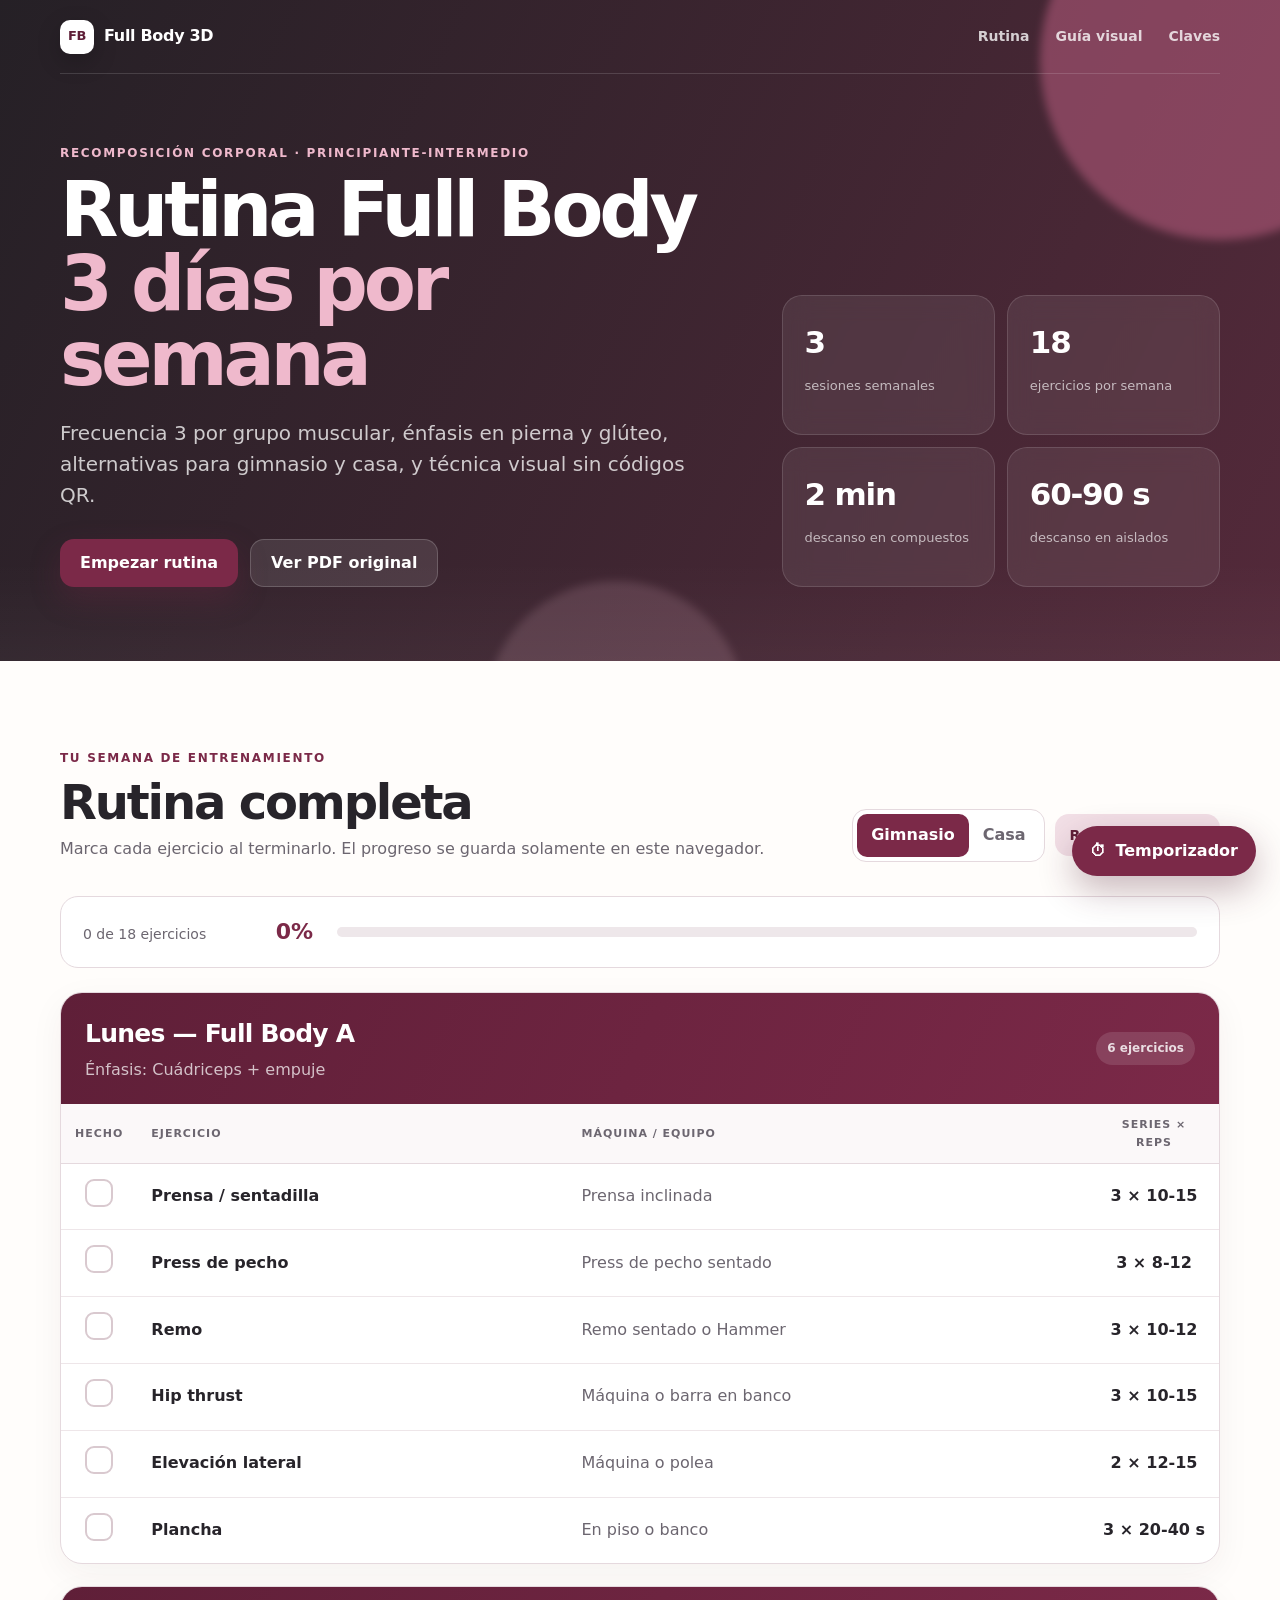
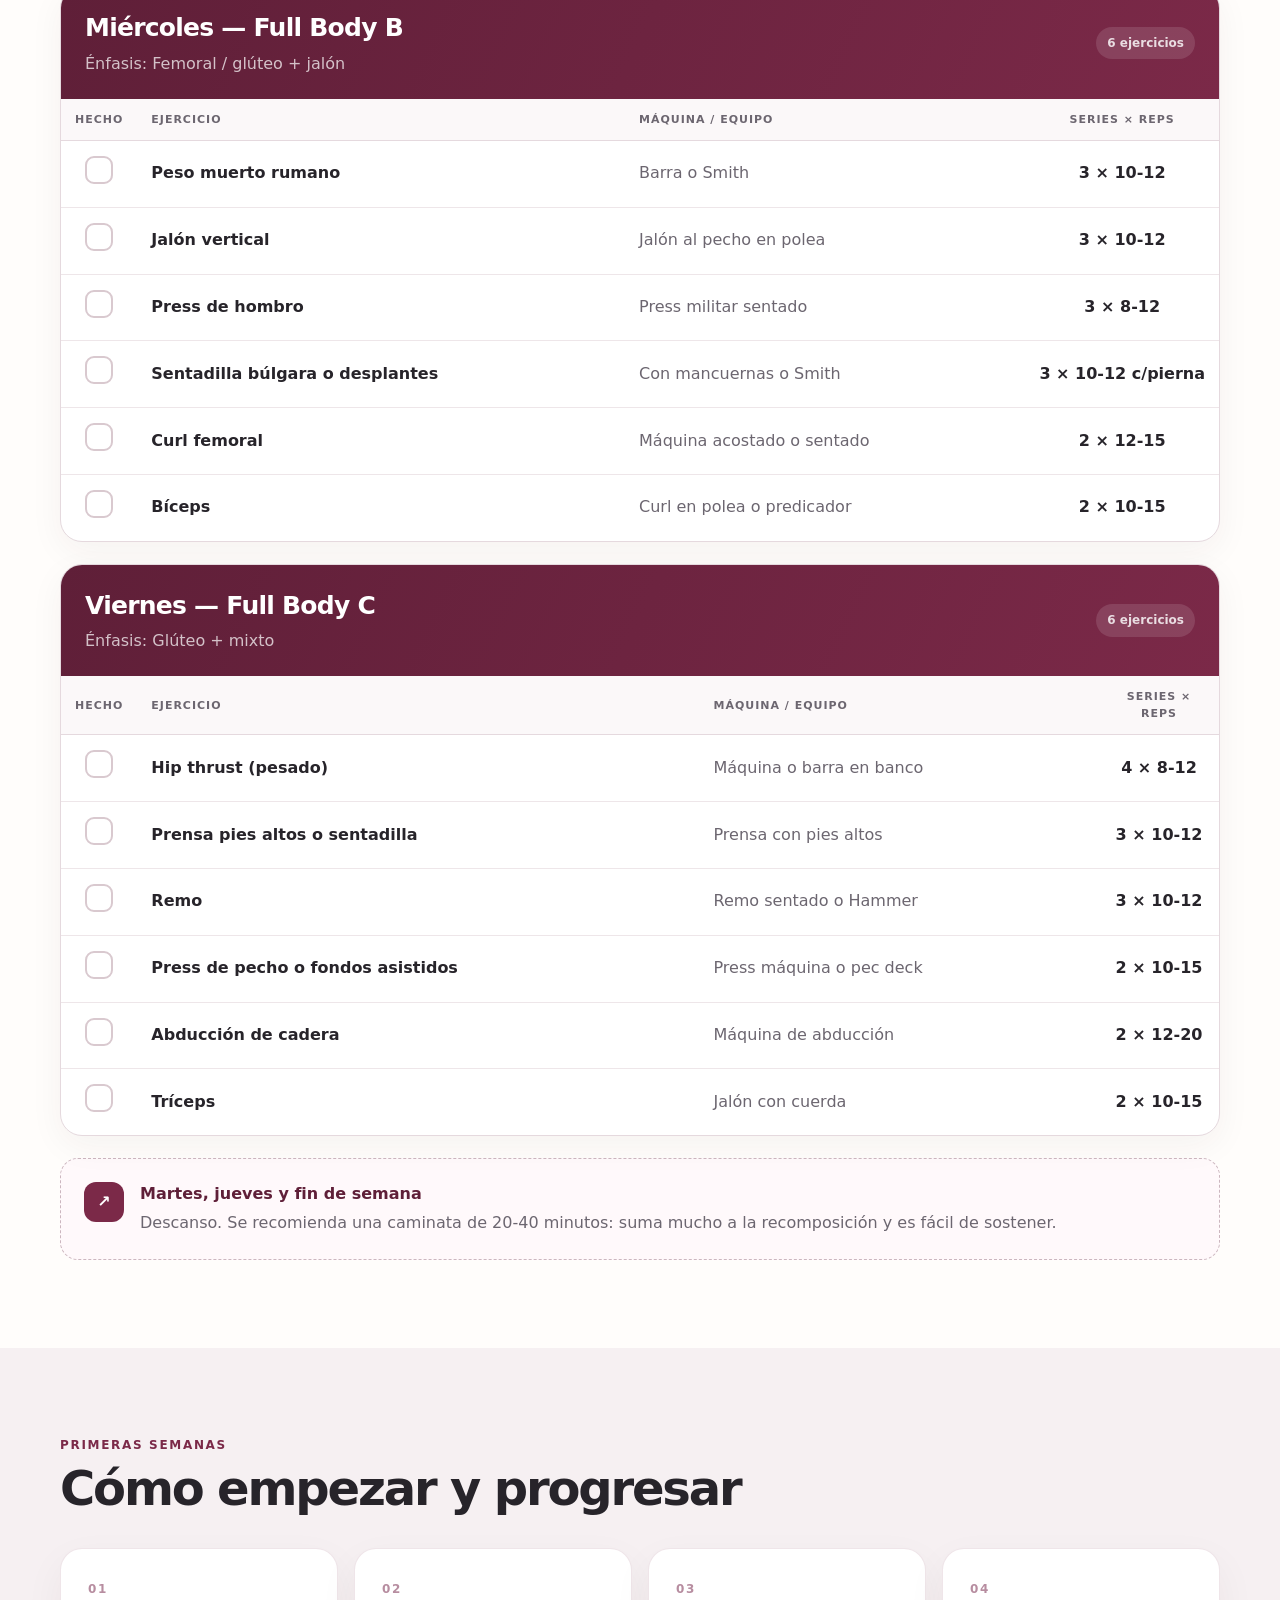
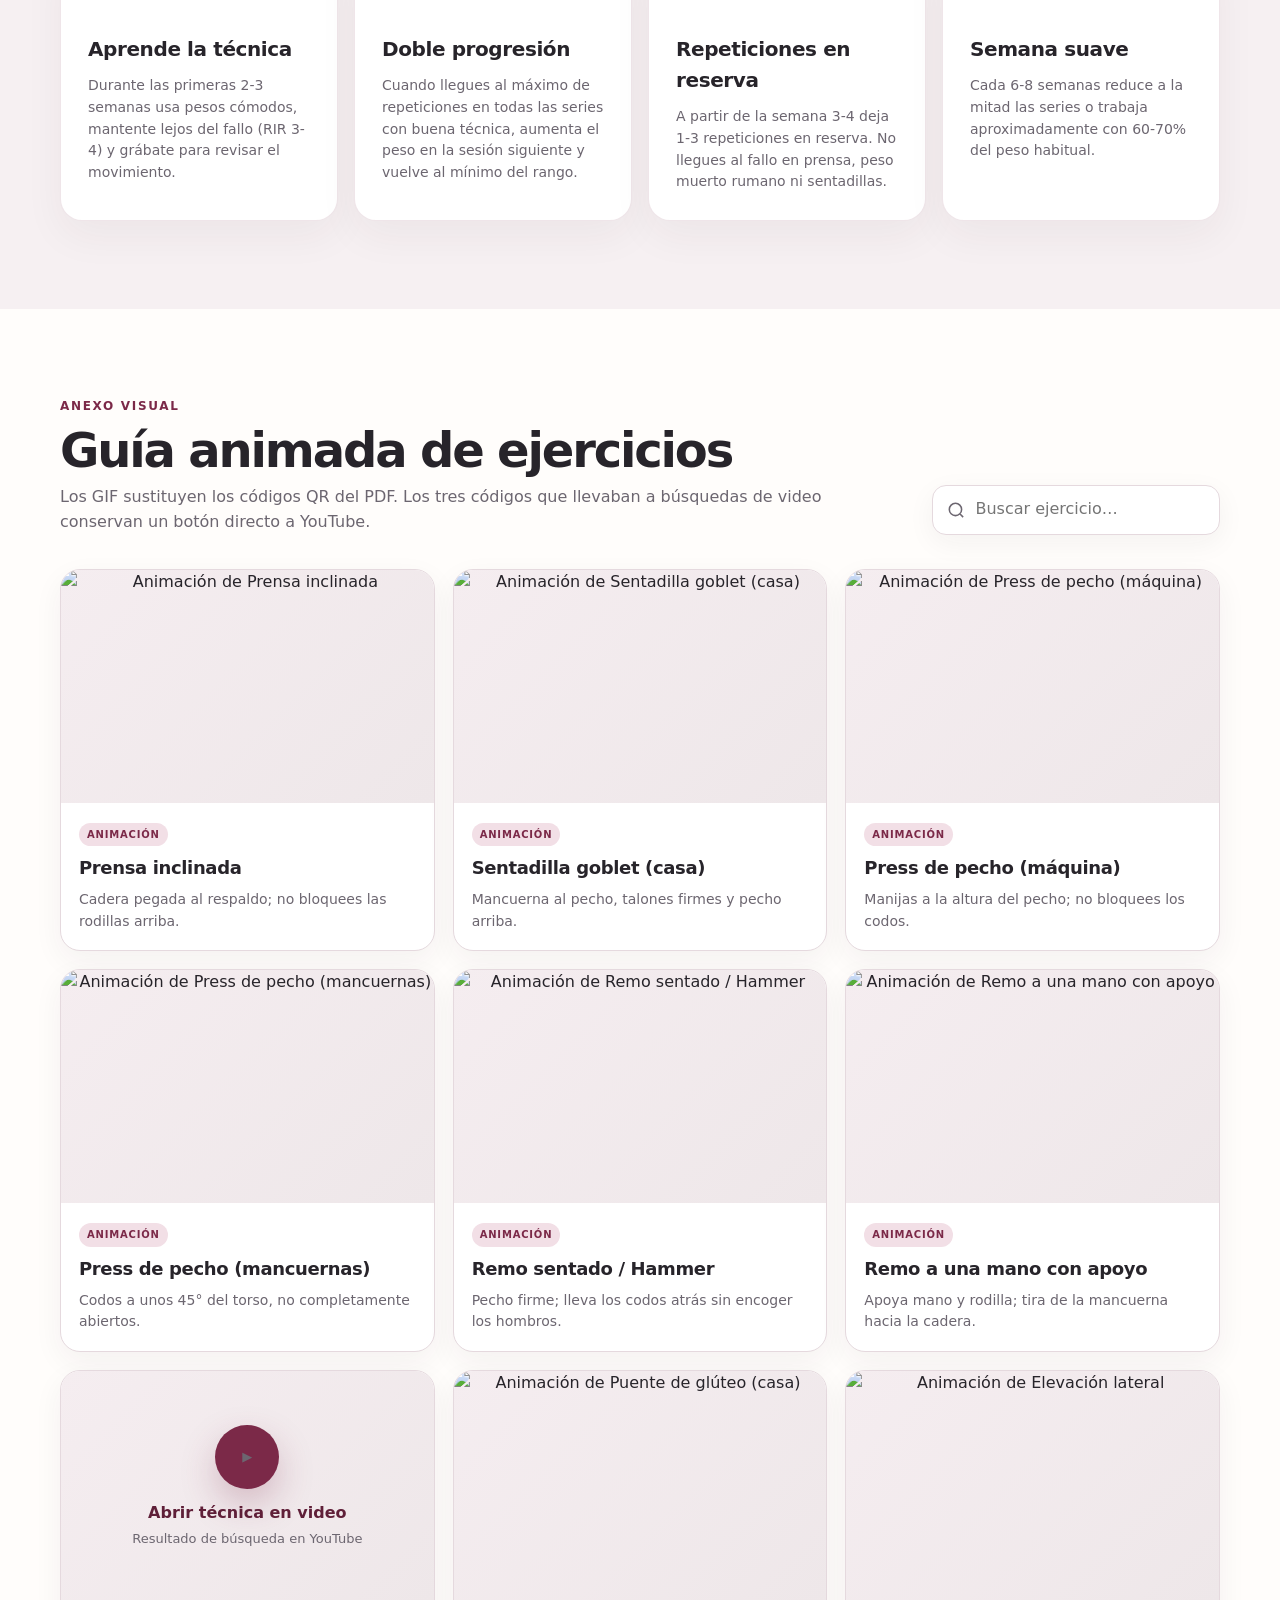
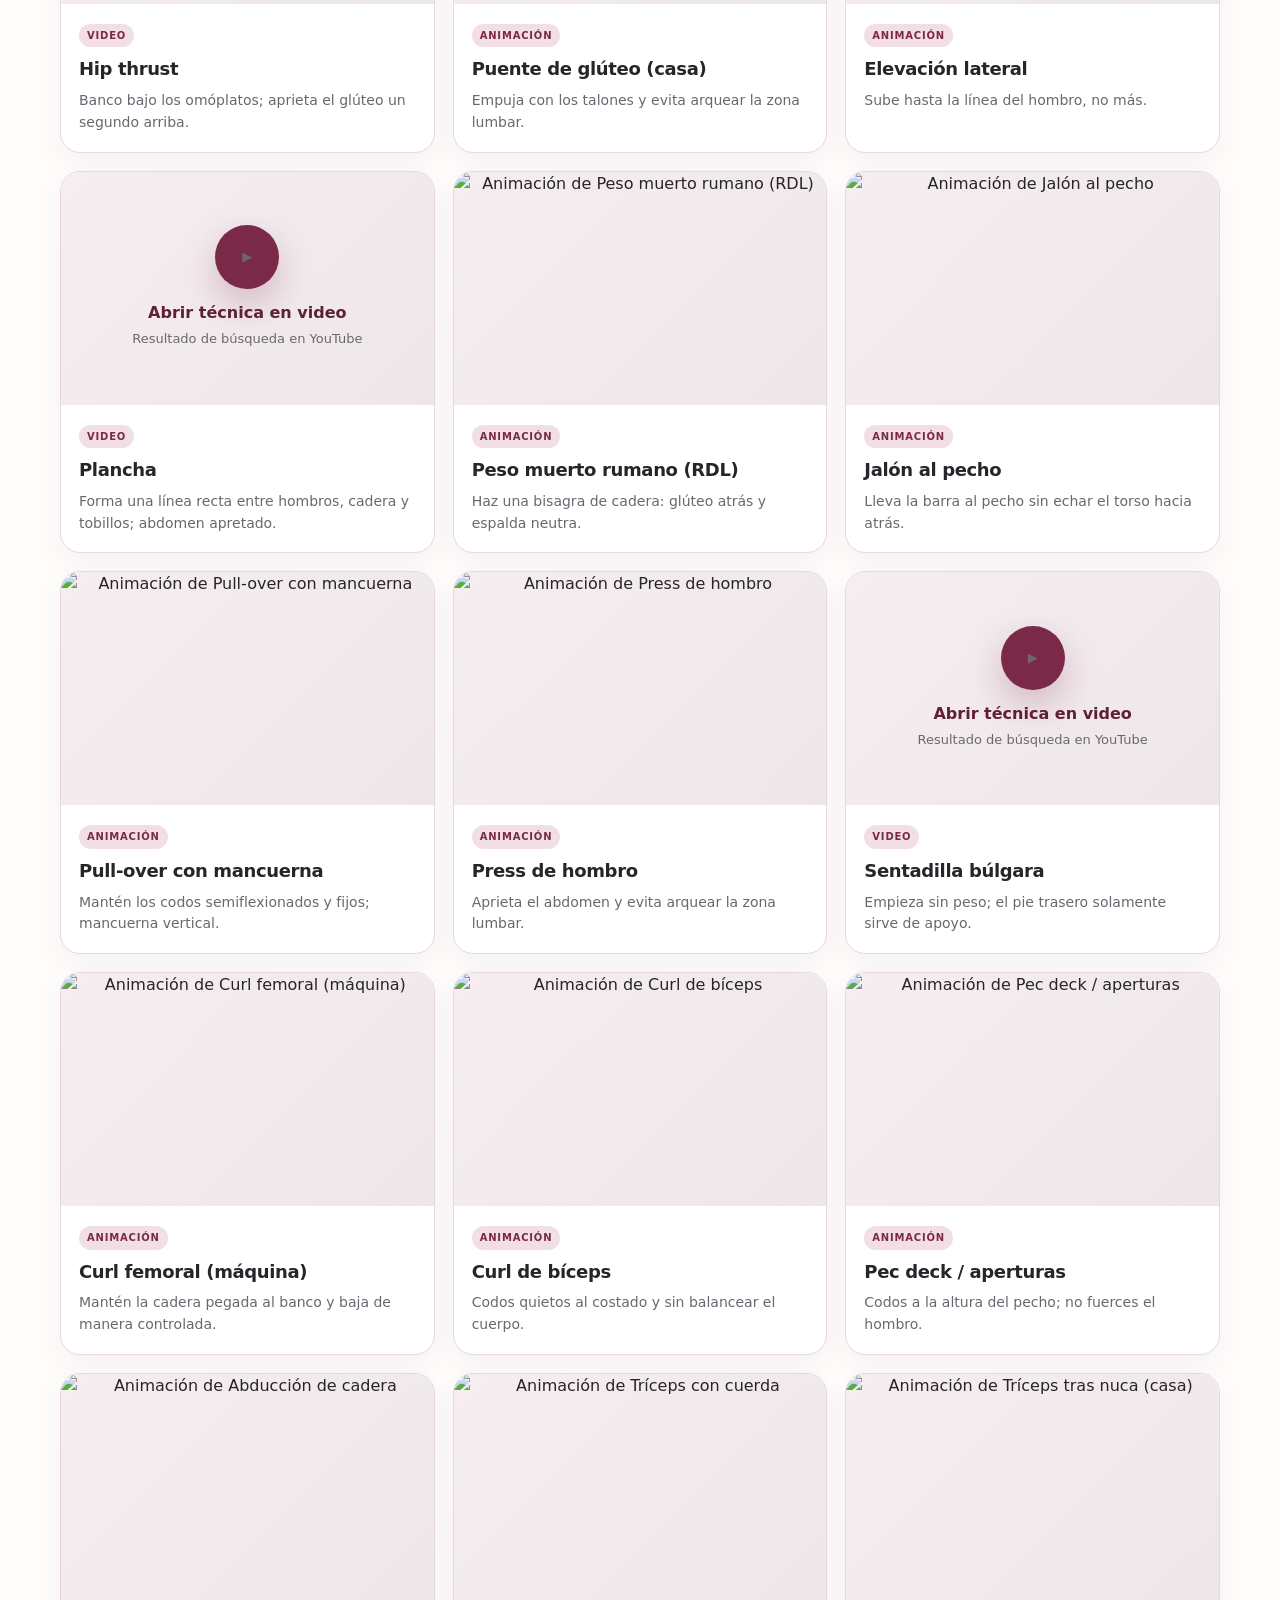
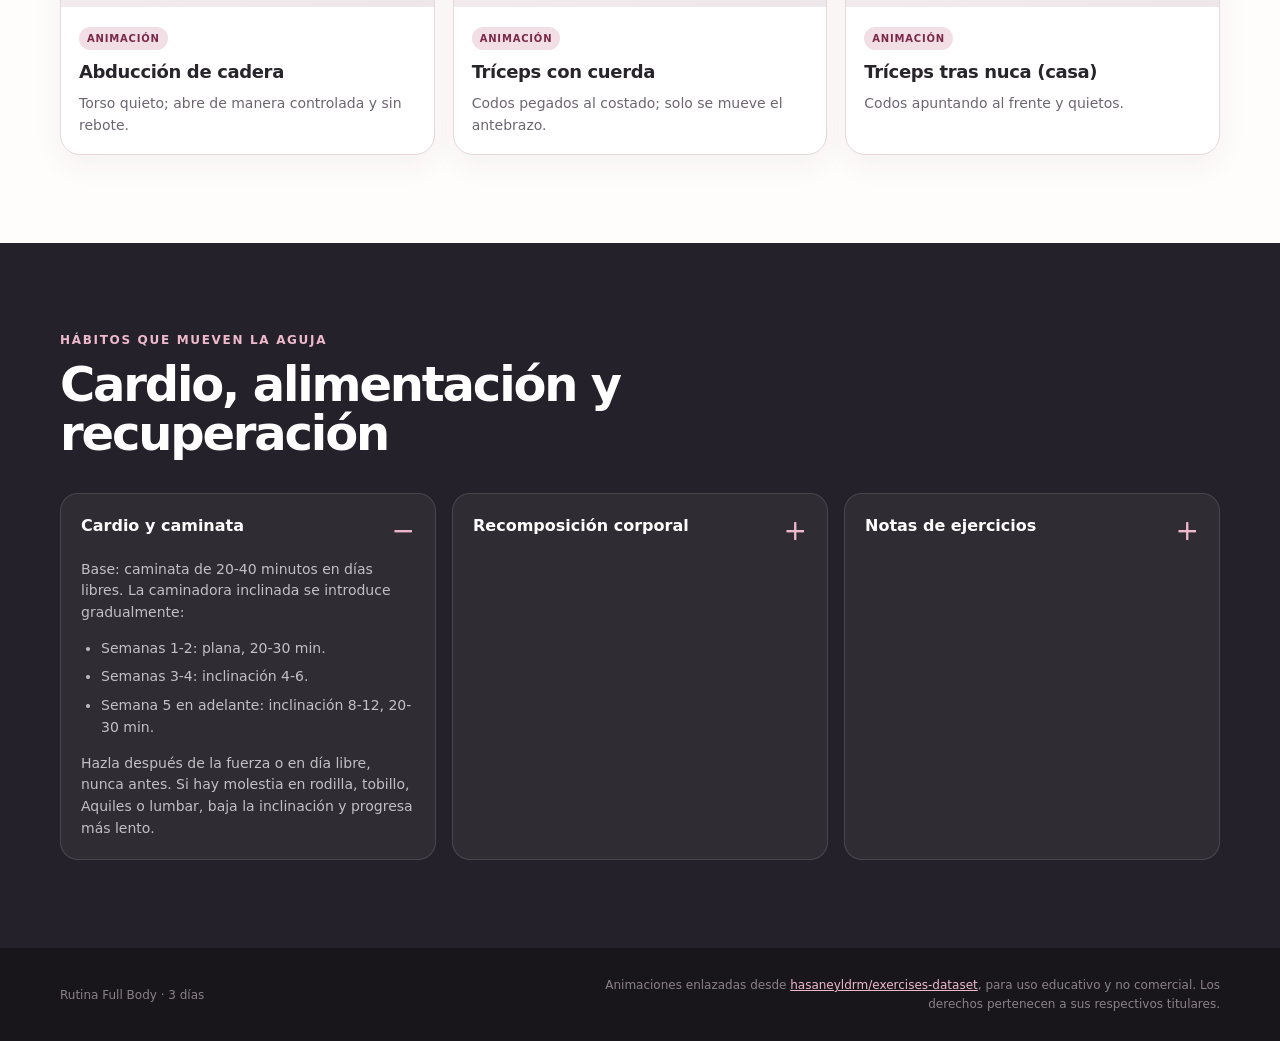
==== index.html @ 75f960cc "Initial commit: rutina full body web Co-Authored-By: Claude Fable 5 <noreply@anthropic.com>" ====
<!doctype html>
<html lang="es">
<head>
  <meta charset="utf-8">
  <meta name="viewport" content="width=device-width, initial-scale=1">
  <meta name="theme-color" content="#7b2948">
  <meta name="robots" content="noindex, nofollow, noarchive">
  <meta name="description" content="Rutina Full Body de 3 días para recomposición corporal, con guía visual animada de ejercicios.">
  <title>Rutina Full Body · 3 días</title>
  <link rel="icon" href="favicon.svg" type="image/svg+xml">
  <link rel="stylesheet" href="styles.css">
</head>
<body>
  <a class="skip-link" href="#rutina">Saltar a la rutina</a>

  <header class="hero">
    <div class="hero__glow hero__glow--one"></div>
    <div class="hero__glow hero__glow--two"></div>
    <div class="shell hero__content">
      <nav class="topbar" aria-label="Navegación principal">
        <a class="brand" href="#inicio" aria-label="Ir al inicio">
          <span class="brand__mark" aria-hidden="true">FB</span>
          <span>Full Body 3D</span>
        </a>
        <div class="topbar__links">
          <a href="#rutina">Rutina</a>
          <a href="#guia">Guía visual</a>
          <a href="#claves">Claves</a>
        </div>
      </nav>

      <div id="inicio" class="hero__grid">
        <div>
          <p class="eyebrow">Recomposición corporal · principiante-intermedio</p>
          <h1>Rutina Full Body<br><span>3 días por semana</span></h1>
          <p class="hero__lead">Frecuencia 3 por grupo muscular, énfasis en pierna y glúteo, alternativas para gimnasio y casa, y técnica visual sin códigos QR.</p>
          <div class="hero__actions">
            <a class="button button--primary" href="#rutina">Empezar rutina</a>
            <a class="button button--ghost" href="assets/Rutina_FullBody_3dias_Recomposicion3.pdf" target="_blank" rel="noopener">Ver PDF original</a>
          </div>
        </div>

        <div class="hero__summary" aria-label="Resumen de la rutina">
          <div class="summary-card">
            <strong>3</strong>
            <span>sesiones semanales</span>
          </div>
          <div class="summary-card">
            <strong>18</strong>
            <span>ejercicios por semana</span>
          </div>
          <div class="summary-card">
            <strong>2 min</strong>
            <span>descanso en compuestos</span>
          </div>
          <div class="summary-card">
            <strong>60-90 s</strong>
            <span>descanso en aislados</span>
          </div>
        </div>
      </div>
    </div>
  </header>

  <main>
    <section id="rutina" class="section shell">
      <div class="section-heading section-heading--split">
        <div>
          <p class="eyebrow">Tu semana de entrenamiento</p>
          <h2>Rutina completa</h2>
          <p>Marca cada ejercicio al terminarlo. El progreso se guarda solamente en este navegador.</p>
        </div>
        <div class="routine-tools">
          <div class="segmented" role="group" aria-label="Lugar de entrenamiento">
            <button class="segmented__button is-active" type="button" data-environment="gym" aria-pressed="true">Gimnasio</button>
            <button class="segmented__button" type="button" data-environment="home" aria-pressed="false">Casa</button>
          </div>
          <button id="resetProgress" class="button button--small button--subtle" type="button">Reiniciar semana</button>
        </div>
      </div>

      <div class="progress-panel" aria-live="polite">
        <div>
          <span id="progressText">0 de 18 ejercicios</span>
          <strong id="progressPercent">0%</strong>
        </div>
        <div class="progress-track" aria-hidden="true"><span id="progressBar"></span></div>
      </div>

      <div id="routineDays" class="routine-days"></div>

      <aside class="rest-note">
        <span class="rest-note__icon" aria-hidden="true">↗</span>
        <div>
          <strong>Martes, jueves y fin de semana</strong>
          <p>Descanso. Se recomienda una caminata de 20-40 minutos: suma mucho a la recomposición y es fácil de sostener.</p>
        </div>
      </aside>
    </section>

    <section class="section section--tint">
      <div class="shell">
        <div class="section-heading">
          <p class="eyebrow">Primeras semanas</p>
          <h2>Cómo empezar y progresar</h2>
        </div>
        <div class="info-grid">
          <article class="info-card">
            <span class="info-card__number">01</span>
            <h3>Aprende la técnica</h3>
            <p>Durante las primeras 2-3 semanas usa pesos cómodos, mantente lejos del fallo (RIR 3-4) y grábate para revisar el movimiento.</p>
          </article>
          <article class="info-card">
            <span class="info-card__number">02</span>
            <h3>Doble progresión</h3>
            <p>Cuando llegues al máximo de repeticiones en todas las series con buena técnica, aumenta el peso en la sesión siguiente y vuelve al mínimo del rango.</p>
          </article>
          <article class="info-card">
            <span class="info-card__number">03</span>
            <h3>Repeticiones en reserva</h3>
            <p>A partir de la semana 3-4 deja 1-3 repeticiones en reserva. No llegues al fallo en prensa, peso muerto rumano ni sentadillas.</p>
          </article>
          <article class="info-card">
            <span class="info-card__number">04</span>
            <h3>Semana suave</h3>
            <p>Cada 6-8 semanas reduce a la mitad las series o trabaja aproximadamente con 60-70% del peso habitual.</p>
          </article>
        </div>
      </div>
    </section>

    <section id="guia" class="section shell">
      <div class="section-heading section-heading--split">
        <div>
          <p class="eyebrow">Anexo visual</p>
          <h2>Guía animada de ejercicios</h2>
          <p>Los GIF sustituyen los códigos QR del PDF. Los tres códigos que llevaban a búsquedas de video conservan un botón directo a YouTube.</p>
        </div>
        <label class="search-box">
          <span class="sr-only">Buscar ejercicio</span>
          <svg aria-hidden="true" viewBox="0 0 24 24"><path d="m21 21-4.35-4.35m2.35-5.65a8 8 0 1 1-16 0 8 8 0 0 1 16 0Z"/></svg>
          <input id="exerciseSearch" type="search" placeholder="Buscar ejercicio…" autocomplete="off">
        </label>
      </div>
      <div id="visualGuide" class="visual-grid"></div>
      <p id="noResults" class="empty-state" hidden>No se encontraron ejercicios con ese nombre.</p>
    </section>

    <section id="claves" class="section section--dark">
      <div class="shell">
        <div class="section-heading section-heading--light">
          <p class="eyebrow">Hábitos que mueven la aguja</p>
          <h2>Cardio, alimentación y recuperación</h2>
        </div>
        <div class="details-grid">
          <details open>
            <summary>Cardio y caminata</summary>
            <div class="details-content">
              <p>Base: caminata de 20-40 minutos en días libres. La caminadora inclinada se introduce gradualmente:</p>
              <ul>
                <li>Semanas 1-2: plana, 20-30 min.</li>
                <li>Semanas 3-4: inclinación 4-6.</li>
                <li>Semana 5 en adelante: inclinación 8-12, 20-30 min.</li>
              </ul>
              <p>Hazla después de la fuerza o en día libre, nunca antes. Si hay molestia en rodilla, tobillo, Aquiles o lumbar, baja la inclinación y progresa más lento.</p>
            </div>
          </details>
          <details>
            <summary>Recomposición corporal</summary>
            <div class="details-content">
              <ul>
                <li>Déficit moderado: 300-500 kcal al día.</li>
                <li>Proteína: aproximadamente 1.6-2 g por kg de peso al día, repartida en 3-4 comidas.</li>
                <li>Objetivo de pérdida: alrededor de 0.5% del peso por semana.</li>
                <li>Mide también cintura, fotos mensuales y ajuste de la ropa.</li>
                <li>Duerme 7-9 horas para conservar mejor la masa muscular.</li>
              </ul>
            </div>
          </details>
          <details>
            <summary>Notas de ejercicios</summary>
            <div class="details-content">
              <ul>
                <li>El hip thrust aparece lunes moderado y viernes pesado.</li>
                <li>En la plancha mantén alineados hombros, cadera y tobillos.</li>
                <li>Comienza la sentadilla búlgara sin peso hasta dominar el equilibrio.</li>
                <li>En casa, si el peso no alcanza, acércate al fallo y supera el rango de repeticiones.</li>
                <li>Cualquier tres días no consecutivos funcionan; lunes, miércoles y viernes son una sugerencia.</li>
              </ul>
            </div>
          </details>
        </div>
      </div>
    </section>
  </main>

  <button id="openTimer" class="timer-fab" type="button" aria-haspopup="dialog">
    <span aria-hidden="true">⏱</span>
    <span>Temporizador</span>
  </button>

  <dialog id="timerDialog" class="dialog timer-dialog">
    <button class="dialog__close" type="button" data-close-dialog aria-label="Cerrar">×</button>
    <p class="eyebrow">Descanso entre series</p>
    <h2>Temporizador</h2>
    <div id="timerDisplay" class="timer-display" aria-live="polite">02:00</div>
    <div class="timer-presets">
      <button type="button" data-seconds="60">60 s</button>
      <button type="button" data-seconds="90">90 s</button>
      <button type="button" data-seconds="120" class="is-active">2 min</button>
    </div>
    <div class="timer-actions">
      <button id="timerStart" class="button button--primary" type="button">Iniciar</button>
      <button id="timerReset" class="button button--subtle" type="button">Reiniciar</button>
    </div>
  </dialog>

  <dialog id="mediaDialog" class="dialog media-dialog">
    <button class="dialog__close" type="button" data-close-dialog aria-label="Cerrar">×</button>
    <img id="mediaDialogImage" src="" alt="">
    <div class="media-dialog__copy">
      <p class="eyebrow">Técnica visual</p>
      <h2 id="mediaDialogTitle"></h2>
      <p id="mediaDialogCue"></p>
    </div>
  </dialog>

  <footer>
    <div class="shell footer__content">
      <p>Rutina Full Body · 3 días</p>
      <p>Animaciones enlazadas desde <a href="https://github.com/hasaneyldrm/exercises-dataset" target="_blank" rel="noopener">hasaneyldrm/exercises-dataset</a>, para uso educativo y no comercial. Los derechos pertenecen a sus respectivos titulares.</p>
    </div>
  </footer>

  <script src="app.js" defer></script>
</body>
</html>
---- styles.css ----
:root {
  --ink: #27242a;
  --muted: #6c6670;
  --paper: #fffdfb;
  --surface: #ffffff;
  --tint: #f6f0f2;
  --line: #e5d9de;
  --brand: #7b2948;
  --brand-dark: #5f1f38;
  --brand-soft: #f2dfe6;
  --charcoal: #25212a;
  --green: #27765b;
  --shadow: 0 18px 50px rgba(56, 32, 44, .10);
  --radius: 22px;
  --shell: min(1160px, calc(100% - 32px));
}

* { box-sizing: border-box; }
html { scroll-behavior: smooth; }
body {
  margin: 0;
  color: var(--ink);
  background: var(--paper);
  font-family: Inter, ui-sans-serif, system-ui, -apple-system, BlinkMacSystemFont, "Segoe UI", sans-serif;
  line-height: 1.55;
  -webkit-font-smoothing: antialiased;
}
button, input { font: inherit; }
a { color: inherit; }
img { display: block; max-width: 100%; }
.shell { width: var(--shell); margin-inline: auto; }
.sr-only {
  position: absolute;
  width: 1px;
  height: 1px;
  padding: 0;
  margin: -1px;
  overflow: hidden;
  clip: rect(0, 0, 0, 0);
  white-space: nowrap;
  border: 0;
}
.skip-link {
  position: fixed;
  z-index: 1000;
  left: 16px;
  top: 16px;
  transform: translateY(-150%);
  padding: 10px 14px;
  border-radius: 10px;
  color: white;
  background: var(--charcoal);
}
.skip-link:focus { transform: translateY(0); }

.hero {
  position: relative;
  overflow: hidden;
  color: white;
  background:
    linear-gradient(115deg, rgba(30,25,31,.97), rgba(73,28,46,.94)),
    radial-gradient(circle at 80% 30%, rgba(255,255,255,.14), transparent 30%);
}
.hero::after {
  content: "";
  position: absolute;
  inset: auto 0 0;
  height: 100px;
  background: linear-gradient(to top, rgba(255,255,255,.035), transparent);
  pointer-events: none;
}
.hero__glow {
  position: absolute;
  border-radius: 50%;
  filter: blur(4px);
  opacity: .55;
}
.hero__glow--one { width: 360px; height: 360px; right: -120px; top: -120px; background: #b85d7f; }
.hero__glow--two { width: 260px; height: 260px; left: 38%; bottom: -180px; background: #d6a6b7; opacity: .18; }
.hero__content { position: relative; z-index: 1; padding-bottom: 74px; }
.topbar {
  display: flex;
  align-items: center;
  justify-content: space-between;
  min-height: 74px;
  border-bottom: 1px solid rgba(255,255,255,.14);
}
.brand { display: inline-flex; align-items: center; gap: 10px; text-decoration: none; font-weight: 800; letter-spacing: -.02em; }
.brand__mark {
  display: grid;
  place-items: center;
  width: 34px;
  height: 34px;
  border-radius: 10px;
  color: var(--brand-dark);
  background: #fff;
  font-size: 13px;
  box-shadow: 0 8px 24px rgba(0,0,0,.2);
}
.topbar__links { display: flex; gap: 26px; }
.topbar__links a { color: rgba(255,255,255,.78); text-decoration: none; font-size: 14px; font-weight: 700; }
.topbar__links a:hover { color: white; }
.hero__grid {
  display: grid;
  grid-template-columns: minmax(0, 1.2fr) minmax(310px, .8fr);
  gap: 64px;
  align-items: end;
  padding-top: 70px;
}
.eyebrow {
  margin: 0 0 10px;
  color: var(--brand);
  font-size: 12px;
  font-weight: 900;
  letter-spacing: .14em;
  text-transform: uppercase;
}
.hero .eyebrow, .section-heading--light .eyebrow, .dialog .eyebrow { color: #efb9cc; }
h1, h2, h3, p { margin-top: 0; }
h1 { margin-bottom: 22px; font-size: clamp(44px, 6.2vw, 76px); line-height: .98; letter-spacing: -.055em; }
h1 span { color: #efb9cc; }
.hero__lead { max-width: 680px; margin-bottom: 28px; color: rgba(255,255,255,.76); font-size: clamp(17px, 2vw, 20px); }
.hero__actions { display: flex; flex-wrap: wrap; gap: 12px; }
.button {
  display: inline-flex;
  align-items: center;
  justify-content: center;
  min-height: 48px;
  padding: 0 20px;
  border: 0;
  border-radius: 14px;
  text-decoration: none;
  font-weight: 850;
  cursor: pointer;
  transition: transform .18s ease, box-shadow .18s ease, background .18s ease;
}
.button:hover { transform: translateY(-1px); }
.button--primary { color: white; background: var(--brand); box-shadow: 0 12px 30px rgba(123,41,72,.28); }
.button--primary:hover { background: var(--brand-dark); }
.button--ghost { color: white; background: rgba(255,255,255,.1); border: 1px solid rgba(255,255,255,.18); }
.button--subtle { color: var(--brand-dark); background: var(--brand-soft); }
.button--small { min-height: 42px; padding: 0 15px; font-size: 14px; }
.hero__summary { display: grid; grid-template-columns: repeat(2, 1fr); gap: 12px; }
.summary-card {
  min-height: 140px;
  padding: 22px;
  border: 1px solid rgba(255,255,255,.13);
  border-radius: 20px;
  background: rgba(255,255,255,.075);
  backdrop-filter: blur(12px);
}
.summary-card strong { display: block; margin-bottom: 7px; color: #fff; font-size: 31px; letter-spacing: -.04em; }
.summary-card span { color: rgba(255,255,255,.66); font-size: 13px; }

.section { padding-block: 88px; scroll-margin-top: 20px; }
.section--tint { background: var(--tint); }
.section--dark { color: white; background: var(--charcoal); }
.section-heading { max-width: 720px; margin-bottom: 34px; }
.section-heading--split { display: flex; align-items: end; justify-content: space-between; max-width: none; gap: 30px; }
.section-heading h2 { margin-bottom: 10px; font-size: clamp(32px, 4vw, 48px); line-height: 1.03; letter-spacing: -.045em; }
.section-heading p:not(.eyebrow) { margin-bottom: 0; color: var(--muted); }
.section-heading--light p:not(.eyebrow) { color: rgba(255,255,255,.68); }
.routine-tools { display: flex; align-items: center; gap: 10px; flex-wrap: wrap; justify-content: flex-end; }
.segmented { display: inline-flex; padding: 4px; border: 1px solid var(--line); border-radius: 14px; background: white; }
.segmented__button { padding: 9px 14px; border: 0; border-radius: 10px; color: var(--muted); background: transparent; font-weight: 800; cursor: pointer; }
.segmented__button.is-active { color: white; background: var(--brand); }
.progress-panel {
  display: grid;
  grid-template-columns: minmax(180px, 230px) 1fr;
  align-items: center;
  gap: 24px;
  margin-bottom: 24px;
  padding: 18px 22px;
  border: 1px solid var(--line);
  border-radius: 18px;
  background: white;
}
.progress-panel > div:first-child { display: flex; align-items: baseline; justify-content: space-between; gap: 15px; }
.progress-panel span { color: var(--muted); font-size: 14px; }
.progress-panel strong { color: var(--brand); font-size: 22px; }
.progress-track { height: 10px; overflow: hidden; border-radius: 999px; background: #eee7ea; }
.progress-track span { display: block; width: 0; height: 100%; border-radius: inherit; background: linear-gradient(90deg, var(--brand), #bd6887); transition: width .28s ease; }
.routine-days { display: grid; gap: 22px; }
.day-card {
  overflow: hidden;
  border: 1px solid var(--line);
  border-radius: var(--radius);
  background: white;
  box-shadow: 0 10px 34px rgba(54,32,43,.05);
}
.day-card__header {
  display: flex;
  align-items: center;
  justify-content: space-between;
  gap: 20px;
  padding: 22px 24px;
  color: white;
  background: linear-gradient(115deg, var(--brand-dark), var(--brand));
}
.day-card__header h3 { margin: 0; font-size: 25px; letter-spacing: -.03em; }
.day-card__header p { margin: 4px 0 0; color: rgba(255,255,255,.72); }
.day-badge { white-space: nowrap; padding: 7px 11px; border-radius: 999px; color: rgba(255,255,255,.82); background: rgba(255,255,255,.12); font-size: 12px; font-weight: 800; }
.exercise-table { width: 100%; border-collapse: collapse; }
.exercise-table th {
  padding: 12px 14px;
  color: var(--muted);
  background: #fbf8f9;
  border-bottom: 1px solid var(--line);
  font-size: 11px;
  letter-spacing: .09em;
  text-align: left;
  text-transform: uppercase;
}
.exercise-table th:first-child, .exercise-table td:first-child { width: 58px; text-align: center; }
.exercise-table th:last-child, .exercise-table td:last-child { width: 120px; text-align: center; }
.exercise-table td { padding: 15px 14px; border-bottom: 1px solid #eee6e9; vertical-align: middle; }
.exercise-table tr:last-child td { border-bottom: 0; }
.exercise-table tbody tr { transition: background .18s ease; }
.exercise-table tbody tr:hover { background: #fffafb; }
.exercise-table tbody tr.is-complete { background: #f2f8f5; }
.exercise-table tbody tr.is-complete .exercise-name { text-decoration: line-through; color: #6e8078; }
.exercise-name { font-weight: 850; }
.exercise-variant { color: var(--muted); }
.exercise-prescription { font-weight: 850; white-space: nowrap; }
.check-control { position: relative; display: inline-grid; place-items: center; cursor: pointer; }
.check-control input { position: absolute; opacity: 0; pointer-events: none; }
.check-control span { display: grid; place-items: center; width: 28px; height: 28px; border: 2px solid #d9c9cf; border-radius: 9px; background: white; transition: .18s ease; }
.check-control input:checked + span { border-color: var(--green); background: var(--green); }
.check-control input:checked + span::after { content: "✓"; color: white; font-weight: 900; }
.rest-note { display: flex; gap: 16px; margin-top: 22px; padding: 23px; border: 1px dashed #ccb6bf; border-radius: 18px; background: #fff9fb; }
.rest-note__icon { display: grid; place-items: center; flex: 0 0 40px; height: 40px; border-radius: 12px; color: white; background: var(--brand); font-weight: 900; }
.rest-note strong { color: var(--brand-dark); }
.rest-note p { margin: 4px 0 0; color: var(--muted); }
.info-grid { display: grid; grid-template-columns: repeat(4, 1fr); gap: 16px; }
.info-card { position: relative; min-height: 245px; padding: 27px; border: 1px solid rgba(123,41,72,.12); border-radius: 22px; background: white; box-shadow: 0 15px 40px rgba(66,34,48,.05); }
.info-card__number { display: inline-block; margin-bottom: 36px; color: #b78da0; font-size: 12px; font-weight: 900; letter-spacing: .14em; }
.info-card h3 { margin-bottom: 10px; font-size: 20px; letter-spacing: -.02em; }
.info-card p { margin: 0; color: var(--muted); font-size: 14px; }
.search-box {
  display: flex;
  align-items: center;
  width: min(360px, 100%);
  padding: 0 14px;
  border: 1px solid var(--line);
  border-radius: 14px;
  background: white;
  box-shadow: 0 8px 28px rgba(48,31,40,.05);
}
.search-box svg { width: 20px; fill: none; stroke: var(--muted); stroke-width: 2; }
.search-box input { width: 100%; min-height: 48px; padding: 0 10px; border: 0; outline: 0; color: var(--ink); background: transparent; }
.visual-grid { display: grid; grid-template-columns: repeat(3, 1fr); gap: 18px; }
.visual-card {
  overflow: hidden;
  border: 1px solid var(--line);
  border-radius: 20px;
  background: white;
  box-shadow: 0 10px 30px rgba(60,39,49,.055);
  transition: transform .2s ease, box-shadow .2s ease;
}
.visual-card:hover { transform: translateY(-3px); box-shadow: var(--shadow); }
.visual-card__media {
  position: relative;
  width: 100%;
  padding: 0;
  border: 0;
  color: inherit;
  font: inherit;
  display: grid;
  place-items: center;
  aspect-ratio: 16 / 10;
  overflow: hidden;
  background: linear-gradient(135deg, #f5edf0, #eee7e9);
}
.visual-card__media img { width: 100%; height: 100%; object-fit: contain; cursor: zoom-in; }
.visual-card__media::after {
  content: "Ver grande";
  position: absolute;
  right: 12px;
  bottom: 12px;
  padding: 5px 9px;
  border-radius: 999px;
  color: white;
  background: rgba(37,33,42,.7);
  font-size: 11px;
  font-weight: 800;
  opacity: 0;
  transform: translateY(3px);
  transition: .18s ease;
  pointer-events: none;
}
.visual-card:hover .visual-card__media::after { opacity: 1; transform: translateY(0); }
.visual-card__body { padding: 18px; }
.visual-card__label { display: inline-flex; margin-bottom: 8px; padding: 4px 8px; border-radius: 999px; color: var(--brand); background: var(--brand-soft); font-size: 10px; font-weight: 900; letter-spacing: .08em; text-transform: uppercase; }
.visual-card h3 { margin-bottom: 7px; font-size: 18px; letter-spacing: -.02em; }
.visual-card p { margin: 0; color: var(--muted); font-size: 14px; }
.video-placeholder { display: grid; place-items: center; width: 100%; height: 100%; text-align: center; }
.video-placeholder__icon { display: grid; place-items: center; width: 64px; height: 64px; margin: 0 auto 12px; border-radius: 50%; color: white; background: var(--brand); font-size: 25px; box-shadow: 0 15px 35px rgba(123,41,72,.25); }
.video-placeholder a { text-decoration: none; }
.video-placeholder strong { display: block; color: var(--brand-dark); }
.video-placeholder span { color: var(--muted); font-size: 13px; }
.empty-state { padding: 40px; border: 1px dashed var(--line); border-radius: 18px; color: var(--muted); text-align: center; background: #fffafb; }
.details-grid { display: grid; grid-template-columns: repeat(3, 1fr); gap: 16px; }
details { overflow: hidden; border: 1px solid rgba(255,255,255,.12); border-radius: 18px; background: rgba(255,255,255,.05); }
summary { position: relative; padding: 20px 48px 20px 20px; cursor: pointer; font-weight: 850; list-style: none; }
summary::-webkit-details-marker { display: none; }
summary::after { content: "+"; position: absolute; right: 20px; top: 15px; color: #efb9cc; font-size: 28px; font-weight: 300; }
details[open] summary::after { content: "−"; }
.details-content { padding: 0 20px 20px; color: rgba(255,255,255,.7); font-size: 14px; }
.details-content p:last-child, .details-content ul:last-child { margin-bottom: 0; }
.details-content ul { padding-left: 20px; }
.details-content li + li { margin-top: 7px; }
.timer-fab {
  position: fixed;
  z-index: 20;
  right: 24px;
  bottom: 24px;
  display: inline-flex;
  align-items: center;
  gap: 9px;
  min-height: 50px;
  padding: 0 18px;
  border: 0;
  border-radius: 999px;
  color: white;
  background: var(--brand);
  box-shadow: 0 14px 35px rgba(77,26,46,.3);
  font-weight: 850;
  cursor: pointer;
}
.dialog {
  width: min(520px, calc(100% - 28px));
  padding: 28px;
  border: 0;
  border-radius: 24px;
  color: var(--ink);
  background: white;
  box-shadow: 0 30px 90px rgba(23,16,21,.35);
}
.dialog::backdrop { background: rgba(21,17,22,.72); backdrop-filter: blur(5px); }
.dialog__close { position: absolute; right: 14px; top: 12px; width: 38px; height: 38px; border: 0; border-radius: 50%; color: var(--muted); background: #f2edef; font-size: 25px; cursor: pointer; }
.dialog h2 { margin-bottom: 16px; font-size: 34px; letter-spacing: -.04em; }
.timer-display { margin: 14px 0 22px; font-size: clamp(60px, 15vw, 92px); font-weight: 900; line-height: 1; letter-spacing: -.07em; text-align: center; font-variant-numeric: tabular-nums; }
.timer-presets { display: grid; grid-template-columns: repeat(3, 1fr); gap: 8px; }
.timer-presets button { min-height: 44px; border: 1px solid var(--line); border-radius: 12px; color: var(--muted); background: white; font-weight: 850; cursor: pointer; }
.timer-presets button.is-active { color: white; border-color: var(--brand); background: var(--brand); }
.timer-actions { display: grid; grid-template-columns: 1fr 1fr; gap: 10px; margin-top: 16px; }
.media-dialog { width: min(760px, calc(100% - 28px)); padding: 0; overflow: hidden; }
.media-dialog img { width: 100%; max-height: 62vh; object-fit: contain; background: #f4ecef; }
.media-dialog__copy { padding: 24px 28px 28px; }
.media-dialog__copy h2 { margin-bottom: 8px; }
.media-dialog__copy p:last-child { margin-bottom: 0; color: var(--muted); }
footer { padding-block: 28px; color: #8a8188; background: #19161b; font-size: 12px; }
.footer__content { display: flex; align-items: center; justify-content: space-between; gap: 28px; }
.footer__content p { margin: 0; }
.footer__content p:last-child { max-width: 650px; text-align: right; }
.footer__content a { color: #efb9cc; }

@media (max-width: 980px) {
  .hero__grid { grid-template-columns: 1fr; gap: 38px; padding-top: 55px; }
  .hero__summary { max-width: 680px; }
  .section-heading--split { align-items: flex-start; flex-direction: column; }
  .routine-tools { justify-content: flex-start; }
  .info-grid { grid-template-columns: repeat(2, 1fr); }
  .visual-grid { grid-template-columns: repeat(2, 1fr); }
  .details-grid { grid-template-columns: 1fr; }
}

@media (max-width: 720px) {
  :root { --shell: min(100% - 22px, 1160px); }
  .topbar__links { display: none; }
  .hero__content { padding-bottom: 48px; }
  .hero__grid { padding-top: 45px; }
  h1 { font-size: 46px; }
  .hero__summary { grid-template-columns: 1fr 1fr; }
  .summary-card { min-height: 118px; padding: 18px; }
  .summary-card strong { font-size: 25px; }
  .section { padding-block: 64px; }
  .progress-panel { grid-template-columns: 1fr; gap: 12px; }
  .day-card__header { align-items: flex-start; flex-direction: column; }
  .exercise-table, .exercise-table tbody, .exercise-table tr, .exercise-table td { display: block; width: 100%; }
  .exercise-table thead { display: none; }
  .exercise-table tr { position: relative; padding: 16px 16px 16px 58px; border-bottom: 1px solid var(--line); }
  .exercise-table tr:last-child { border-bottom: 0; }
  .exercise-table td { padding: 0; border: 0; text-align: left !important; }
  .exercise-table td:first-child { position: absolute; left: 16px; top: 18px; width: auto; }
  .exercise-table td + td { margin-top: 3px; }
  .exercise-table td:last-child { margin-top: 9px; color: var(--brand); }
  .exercise-variant::before { content: "Opción: "; color: var(--ink); font-weight: 700; }
  .exercise-prescription::before { content: "Series: "; color: var(--ink); font-weight: 700; }
  .visual-grid, .info-grid { grid-template-columns: 1fr; }
  .info-card { min-height: 210px; }
  .footer__content { align-items: flex-start; flex-direction: column; }
  .footer__content p:last-child { text-align: left; }
  .timer-fab span:last-child { display: none; }
  .timer-fab { width: 52px; padding: 0; justify-content: center; }
}

@media (max-width: 440px) {
  .hero__summary { grid-template-columns: 1fr; }
  .summary-card { min-height: auto; }
  .hero__actions { flex-direction: column; }
  .button { width: 100%; }
  .routine-tools { width: 100%; }
  .segmented { width: 100%; }
  .segmented__button { flex: 1; }
  .routine-tools .button { width: 100%; }
  .timer-actions { grid-template-columns: 1fr; }
}

@media (prefers-reduced-motion: reduce) {
  html { scroll-behavior: auto; }
  *, *::before, *::after { animation-duration: .01ms !important; transition-duration: .01ms !important; }
}
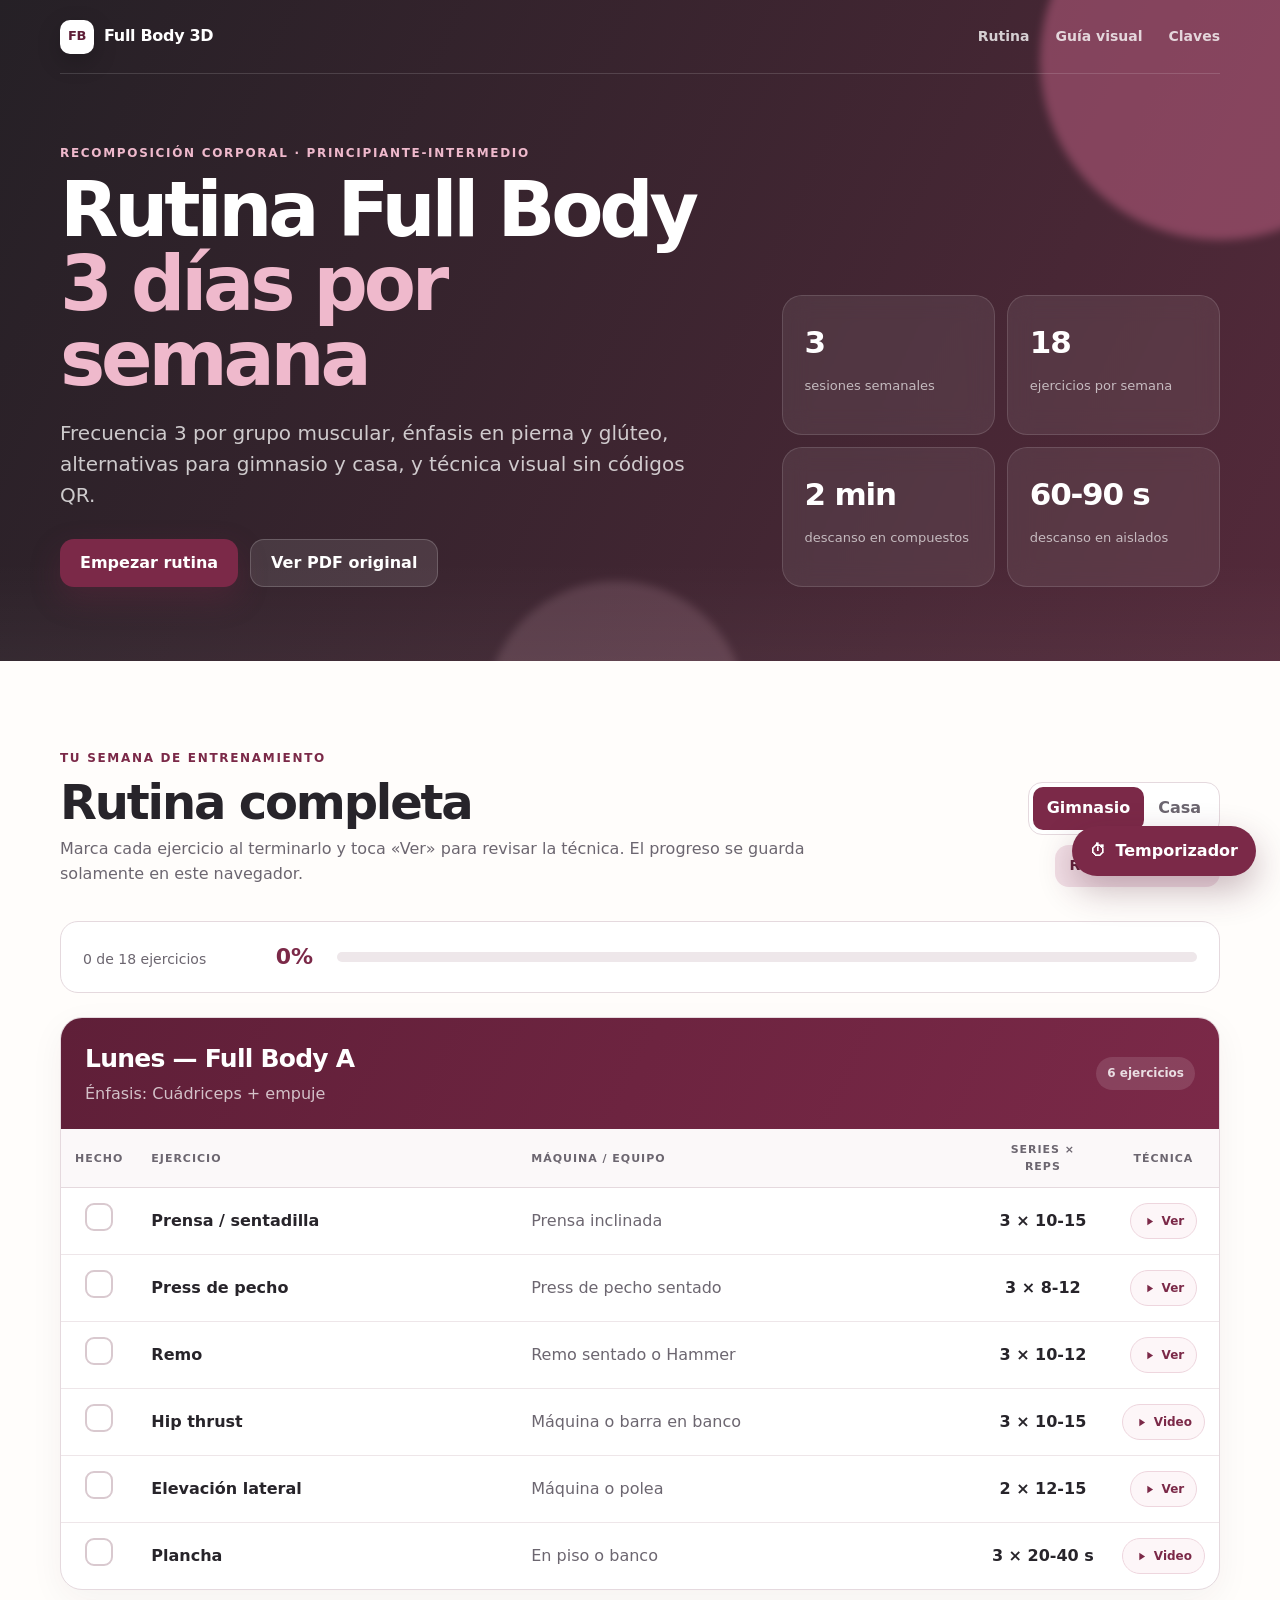
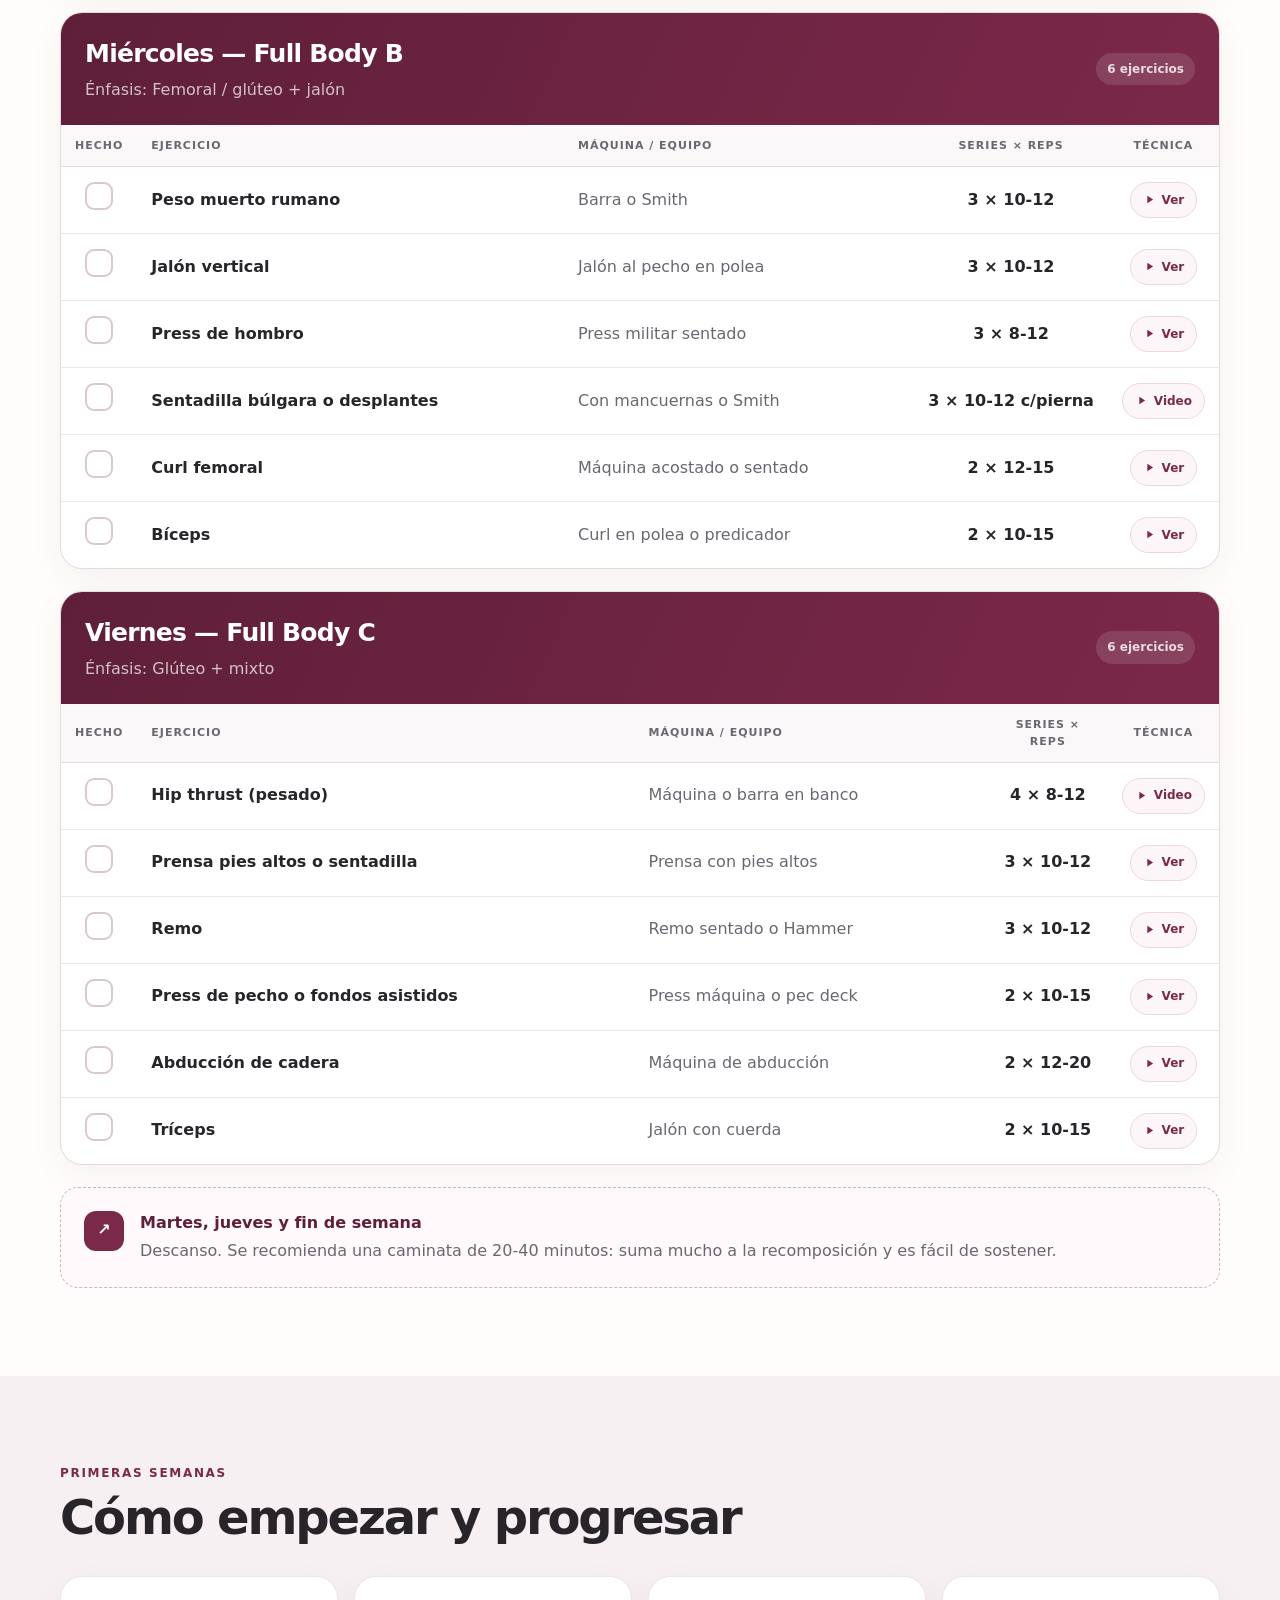
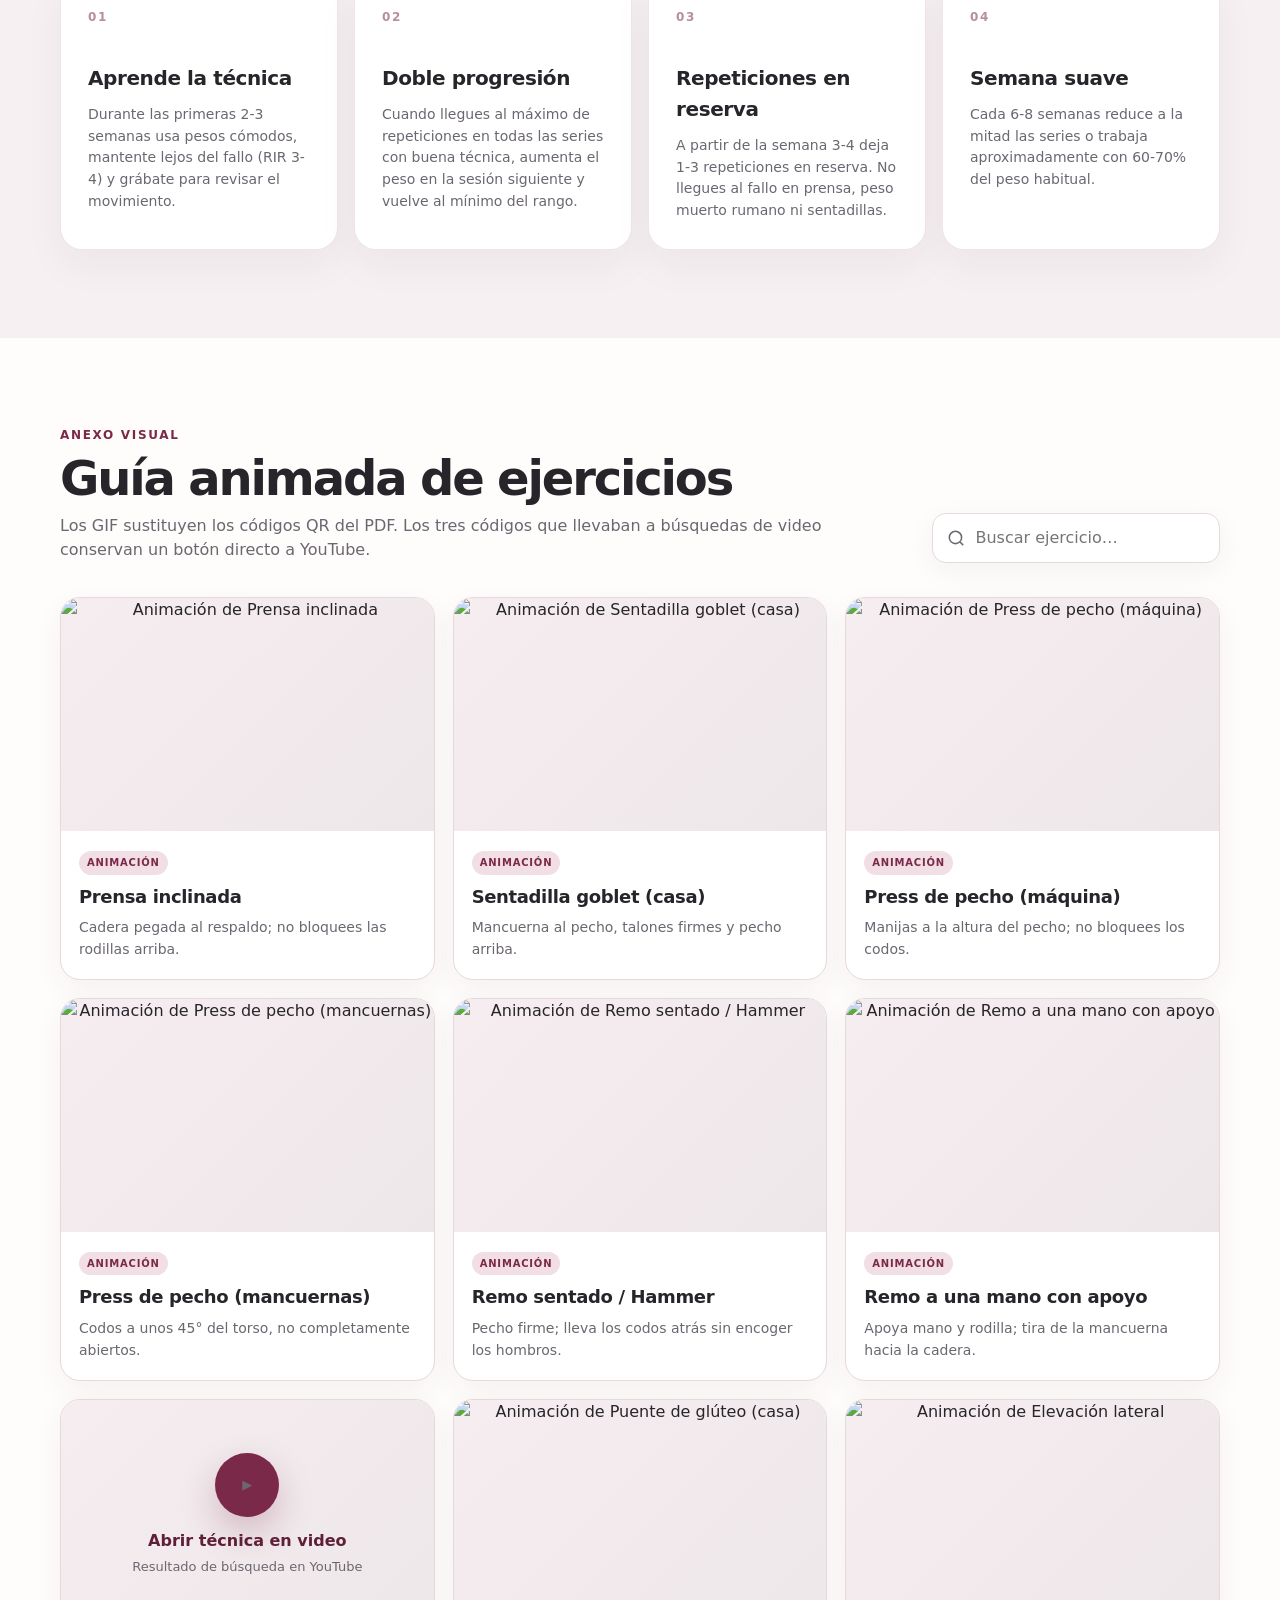
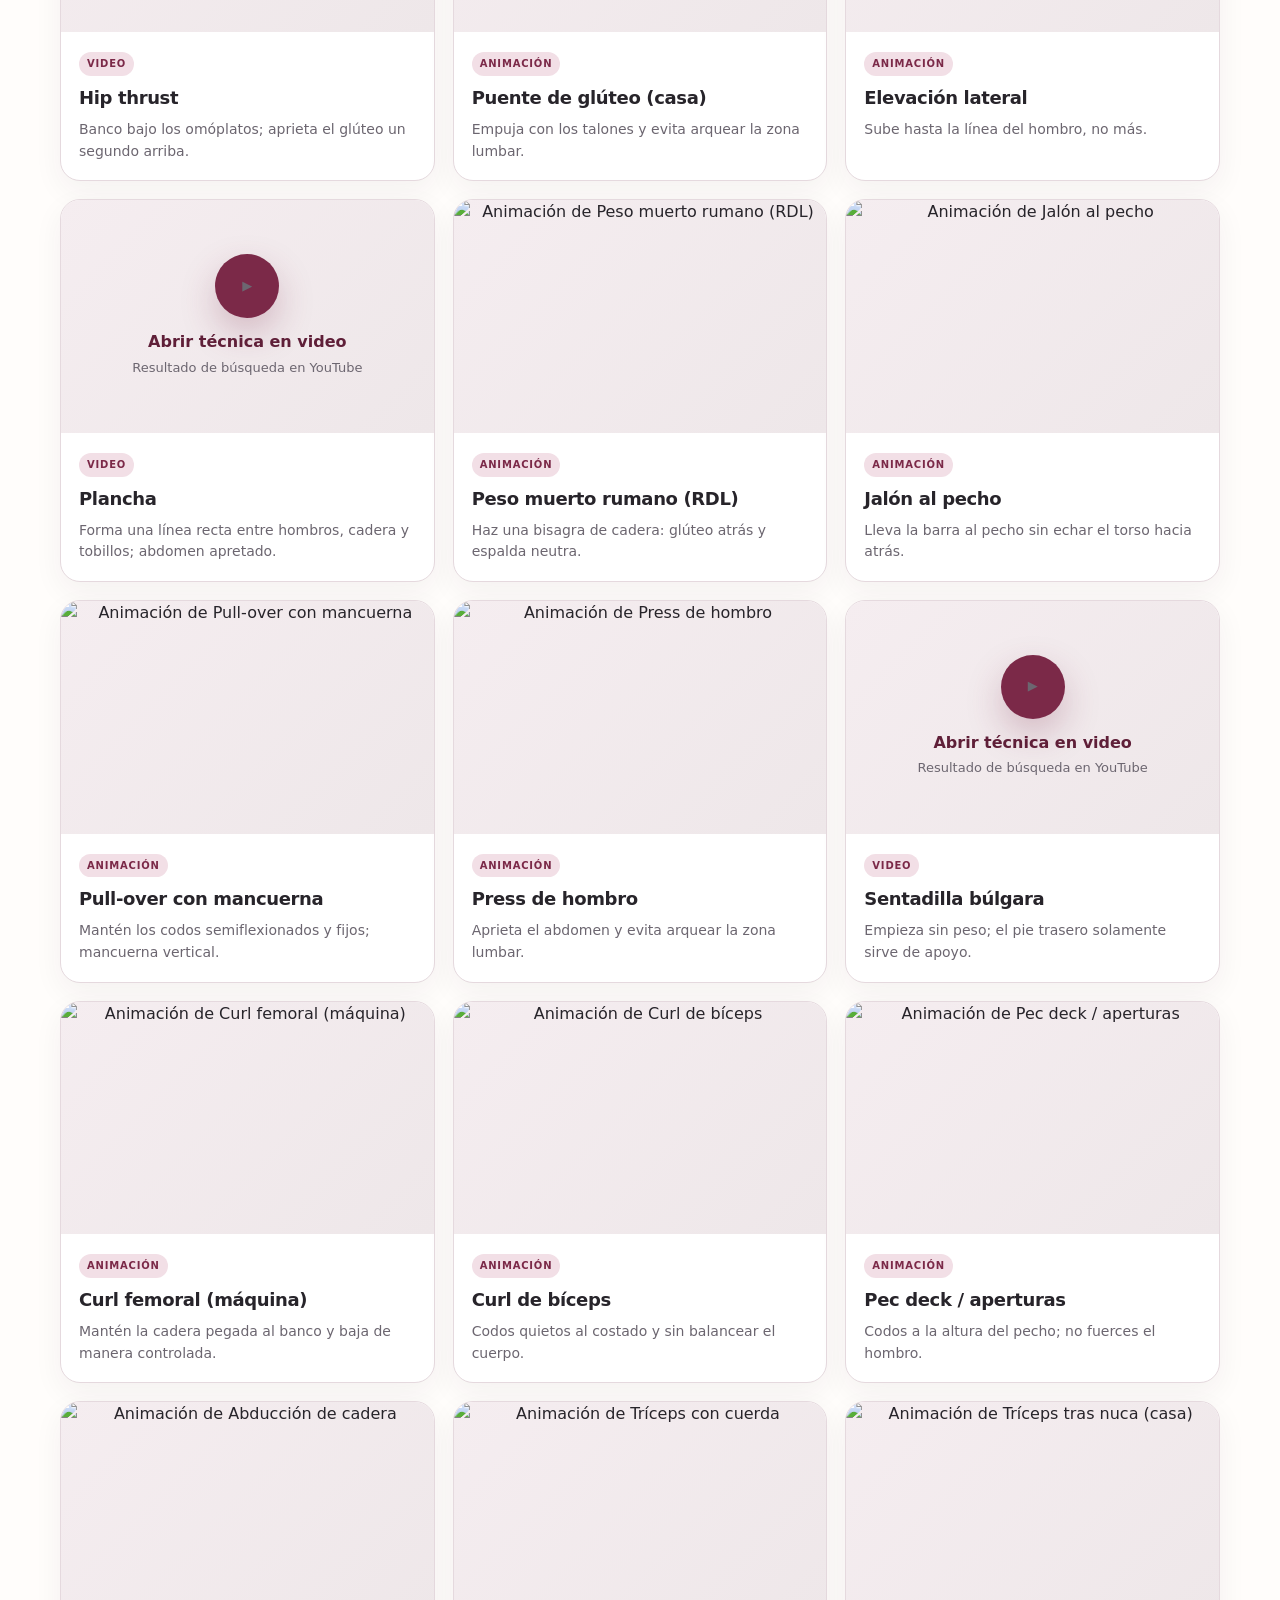
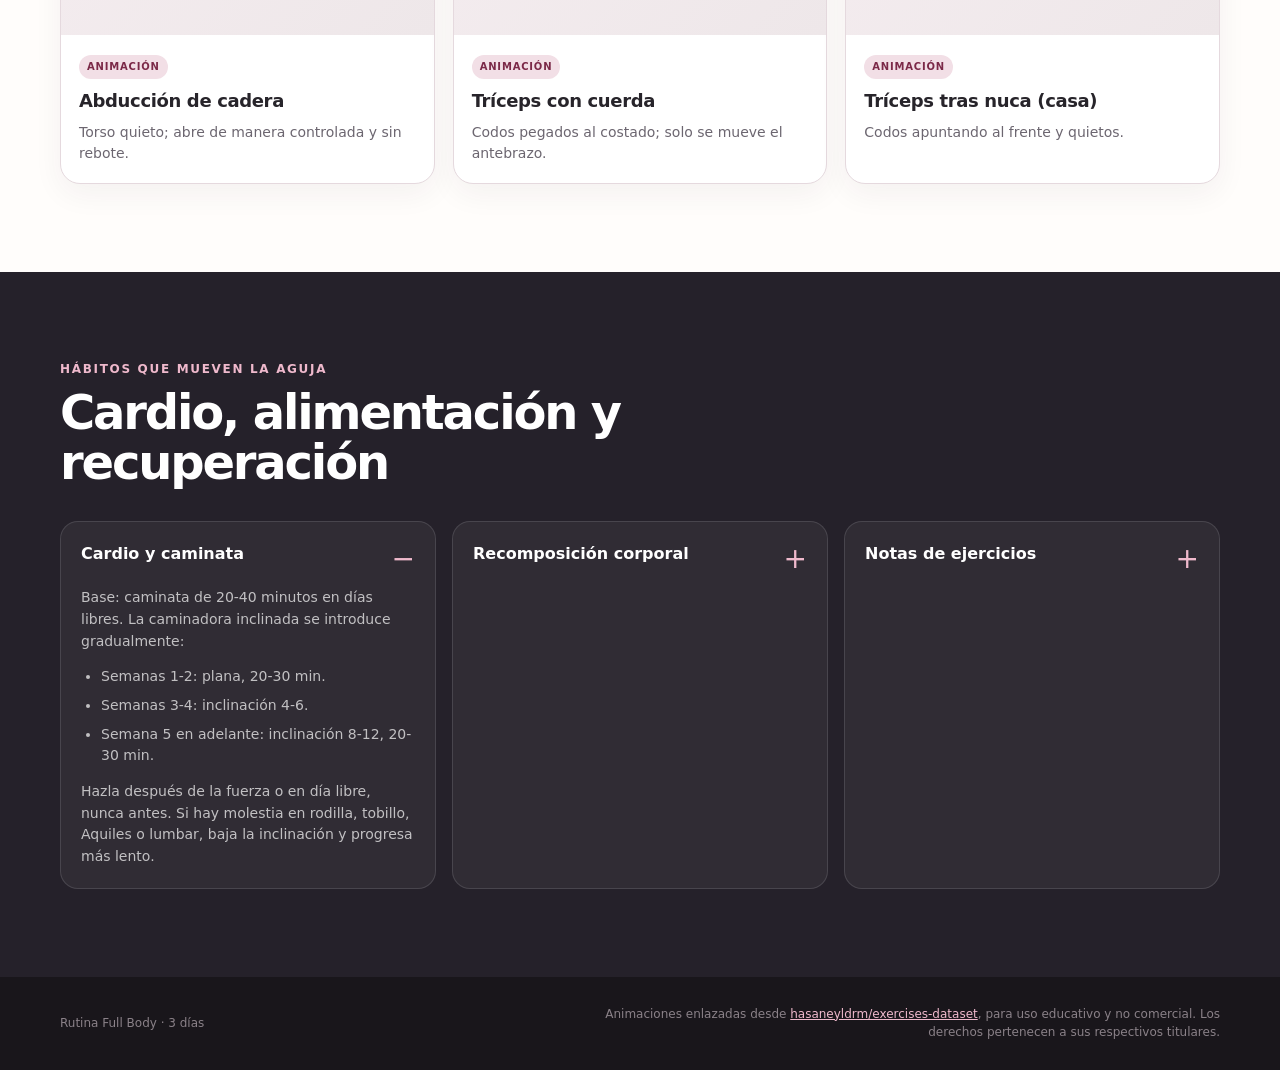
==== commit 7963c0e8: "Enlaza cada ejercicio de la rutina con su animación de técnica Cada fila de la tabla suma un botón "" ====
--- a/index.html
+++ b/index.html
@@ -68,7 +68,7 @@
         <div>
           <p class="eyebrow">Tu semana de entrenamiento</p>
           <h2>Rutina completa</h2>
-          <p>Marca cada ejercicio al terminarlo. El progreso se guarda solamente en este navegador.</p>
+          <p>Marca cada ejercicio al terminarlo y toca «Ver» para revisar la técnica. El progreso se guarda solamente en este navegador.</p>
         </div>
         <div class="routine-tools">
           <div class="segmented" role="group" aria-label="Lugar de entrenamiento">
--- a/styles.css
+++ b/styles.css
@@ -212,7 +212,8 @@
   text-transform: uppercase;
 }
 .exercise-table th:first-child, .exercise-table td:first-child { width: 58px; text-align: center; }
-.exercise-table th:last-child, .exercise-table td:last-child { width: 120px; text-align: center; }
+.exercise-table th:nth-child(4), .exercise-table td:nth-child(4) { width: 120px; text-align: center; }
+.exercise-table th:last-child, .exercise-table td:last-child { width: 96px; text-align: center; }
 .exercise-table td { padding: 15px 14px; border-bottom: 1px solid #eee6e9; vertical-align: middle; }
 .exercise-table tr:last-child td { border-bottom: 0; }
 .exercise-table tbody tr { transition: background .18s ease; }
@@ -227,6 +228,24 @@
 .check-control span { display: grid; place-items: center; width: 28px; height: 28px; border: 2px solid #d9c9cf; border-radius: 9px; background: white; transition: .18s ease; }
 .check-control input:checked + span { border-color: var(--green); background: var(--green); }
 .check-control input:checked + span::after { content: "✓"; color: white; font-weight: 900; }
+.technique {
+  display: inline-flex;
+  align-items: center;
+  gap: 6px;
+  min-height: 36px;
+  padding: 0 12px;
+  border: 1px solid #eed6de;
+  border-radius: 999px;
+  color: var(--brand);
+  background: #fdf6f8;
+  text-decoration: none;
+  font-size: 12px;
+  font-weight: 850;
+  cursor: pointer;
+  transition: background .18s ease, border-color .18s ease, transform .18s ease;
+}
+.technique:hover { border-color: #e0bccb; background: var(--brand-soft); transform: translateY(-1px); }
+.technique svg { width: 13px; height: 13px; fill: currentColor; }
 .rest-note { display: flex; gap: 16px; margin-top: 22px; padding: 23px; border: 1px dashed #ccb6bf; border-radius: 18px; background: #fff9fb; }
 .rest-note__icon { display: grid; place-items: center; flex: 0 0 40px; height: 40px; border-radius: 12px; color: white; background: var(--brand); font-weight: 900; }
 .rest-note strong { color: var(--brand-dark); }
@@ -384,7 +403,9 @@
   .exercise-table td { padding: 0; border: 0; text-align: left !important; }
   .exercise-table td:first-child { position: absolute; left: 16px; top: 18px; width: auto; }
   .exercise-table td + td { margin-top: 3px; }
-  .exercise-table td:last-child { margin-top: 9px; color: var(--brand); }
+  .exercise-table td:nth-child(4) { margin-top: 9px; color: var(--brand); }
+  .exercise-table td:last-child { margin-top: 11px; }
+  .technique { min-height: 42px; padding: 0 16px; font-size: 13px; }
   .exercise-variant::before { content: "Opción: "; color: var(--ink); font-weight: 700; }
   .exercise-prescription::before { content: "Series: "; color: var(--ink); font-weight: 700; }
   .visual-grid, .info-grid { grid-template-columns: 1fr; }
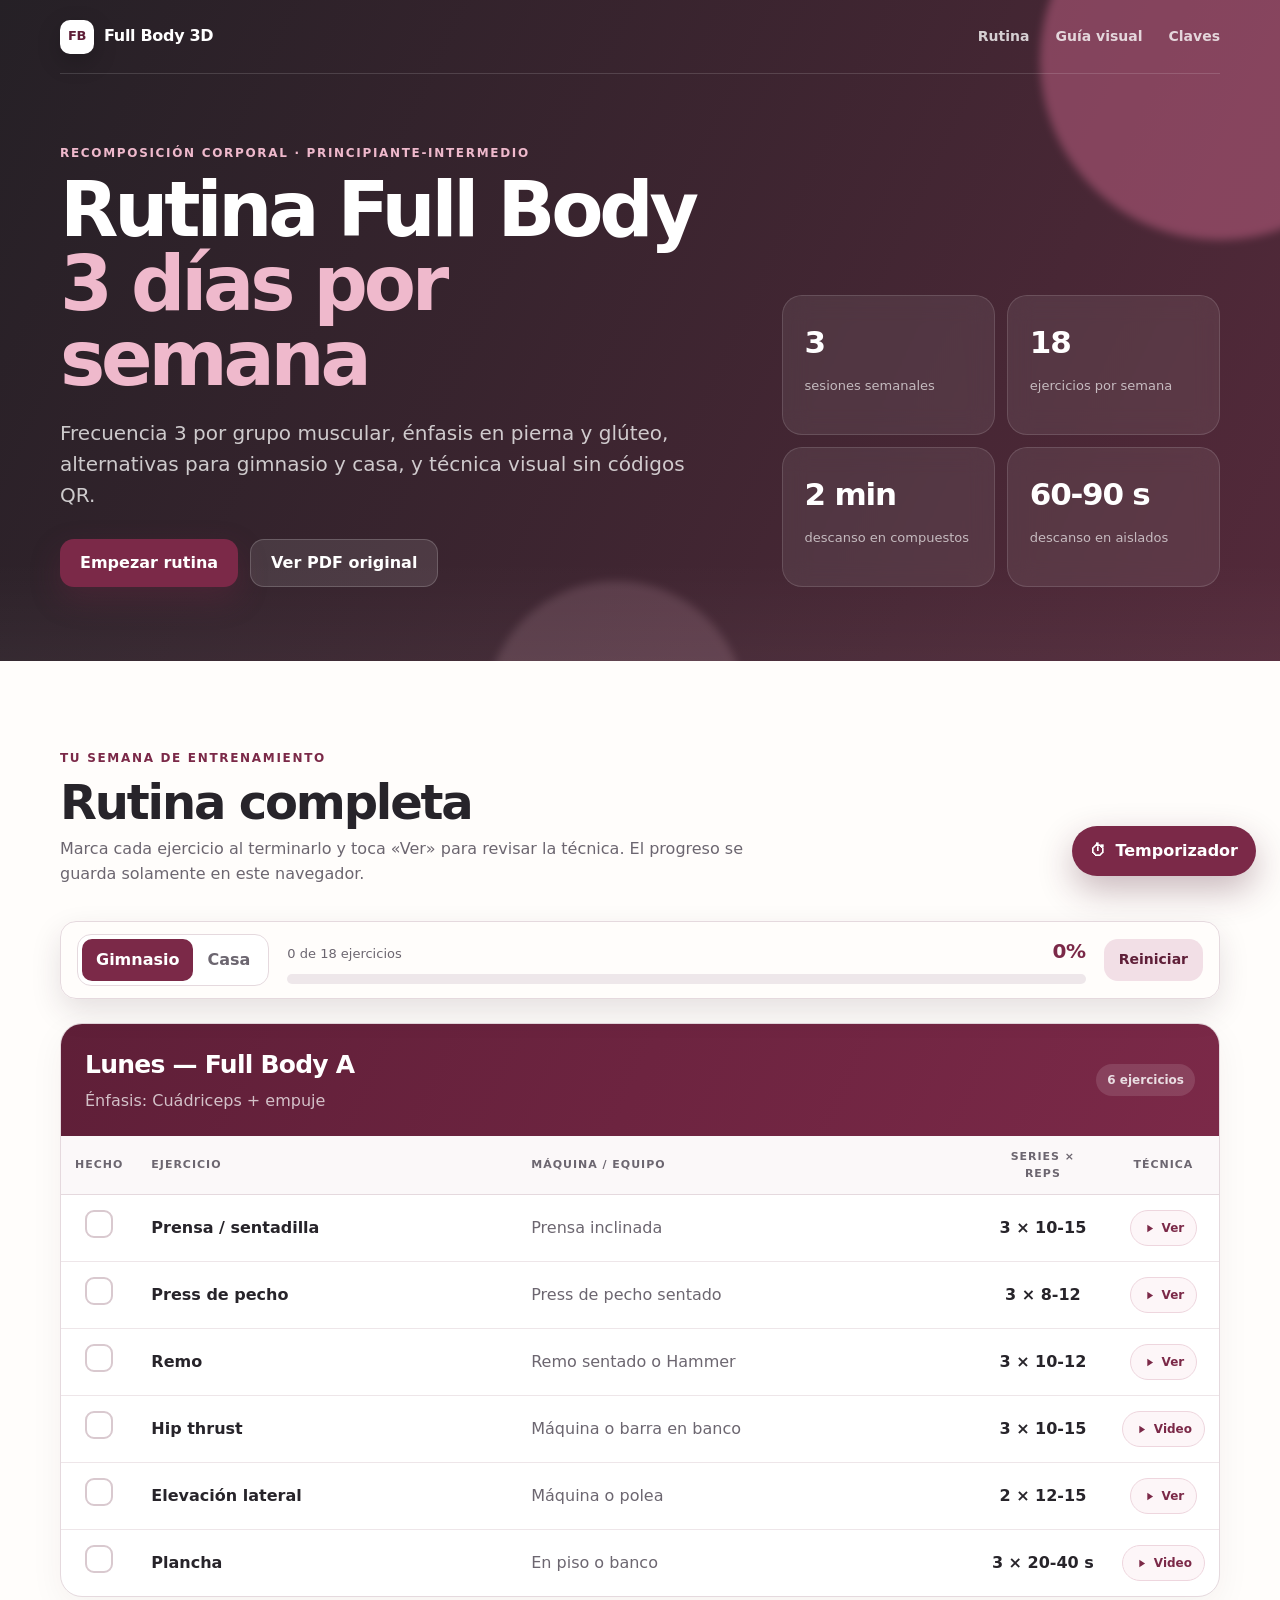
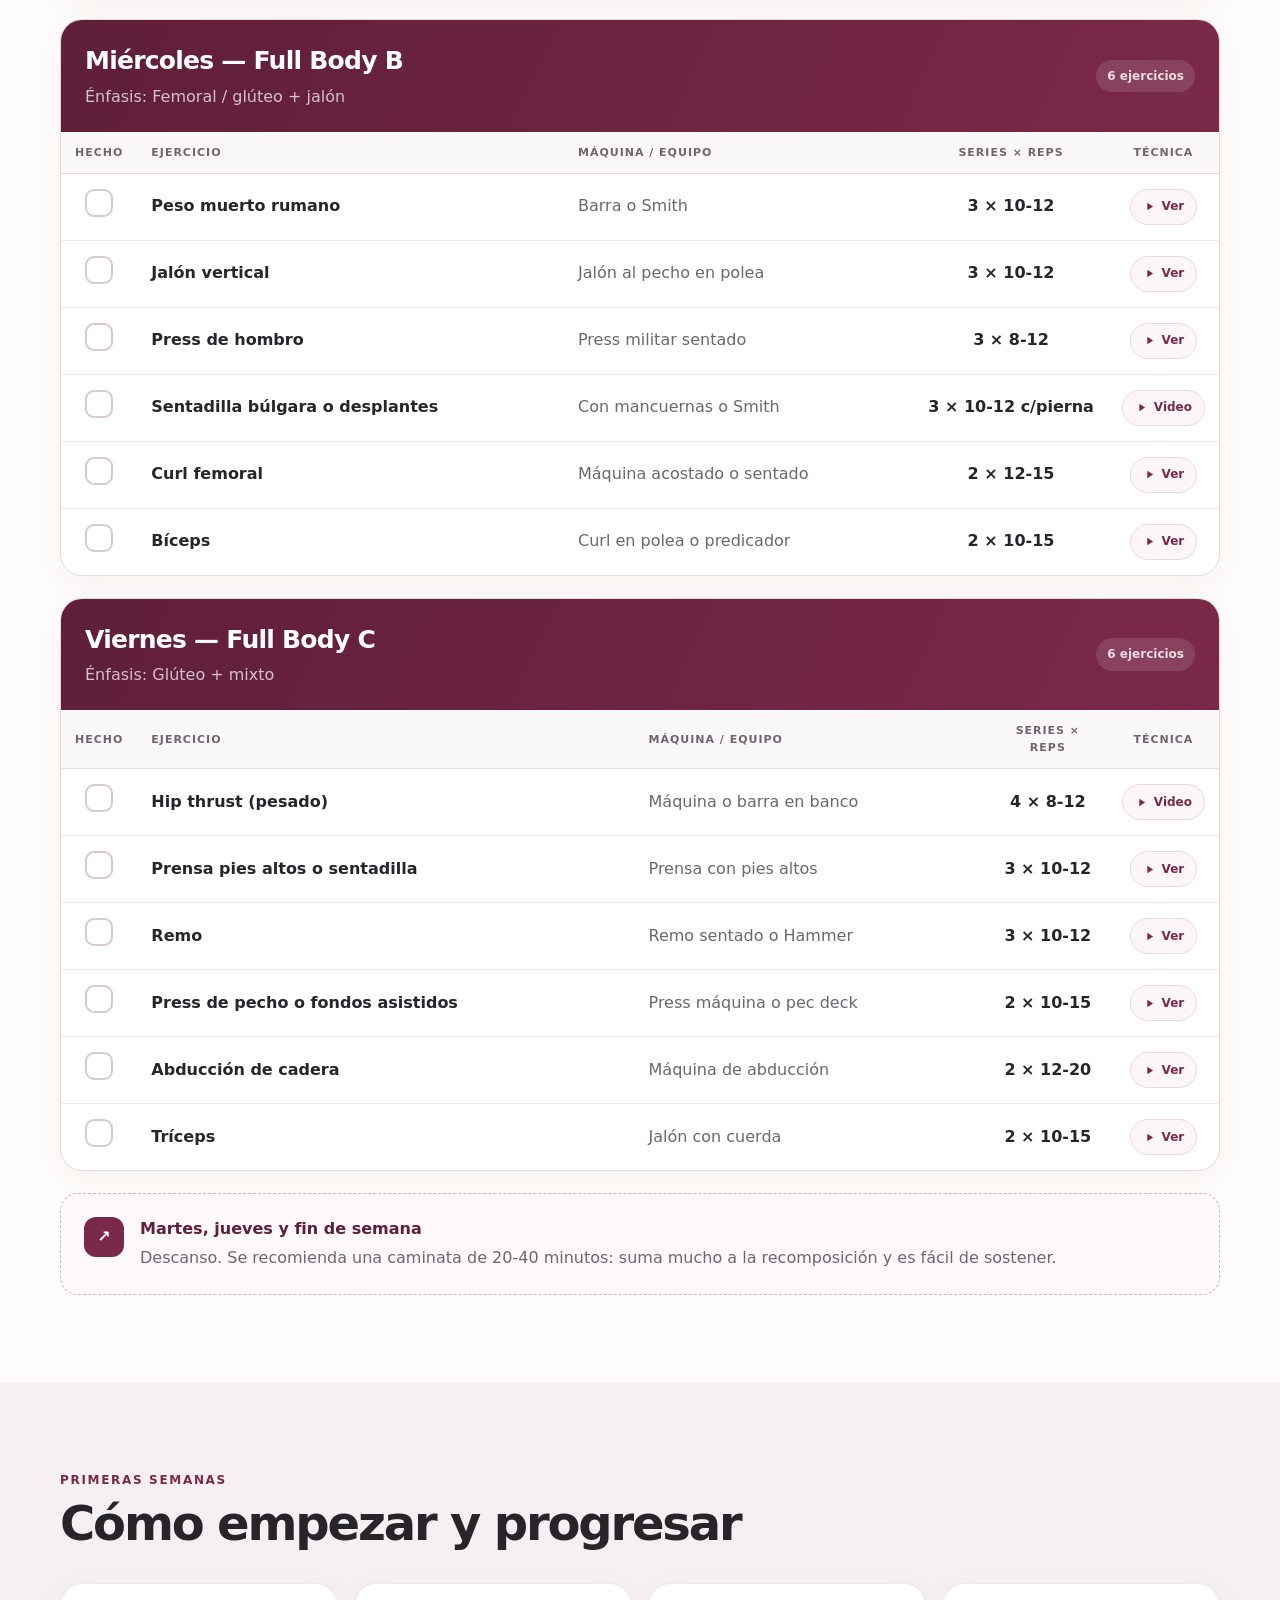
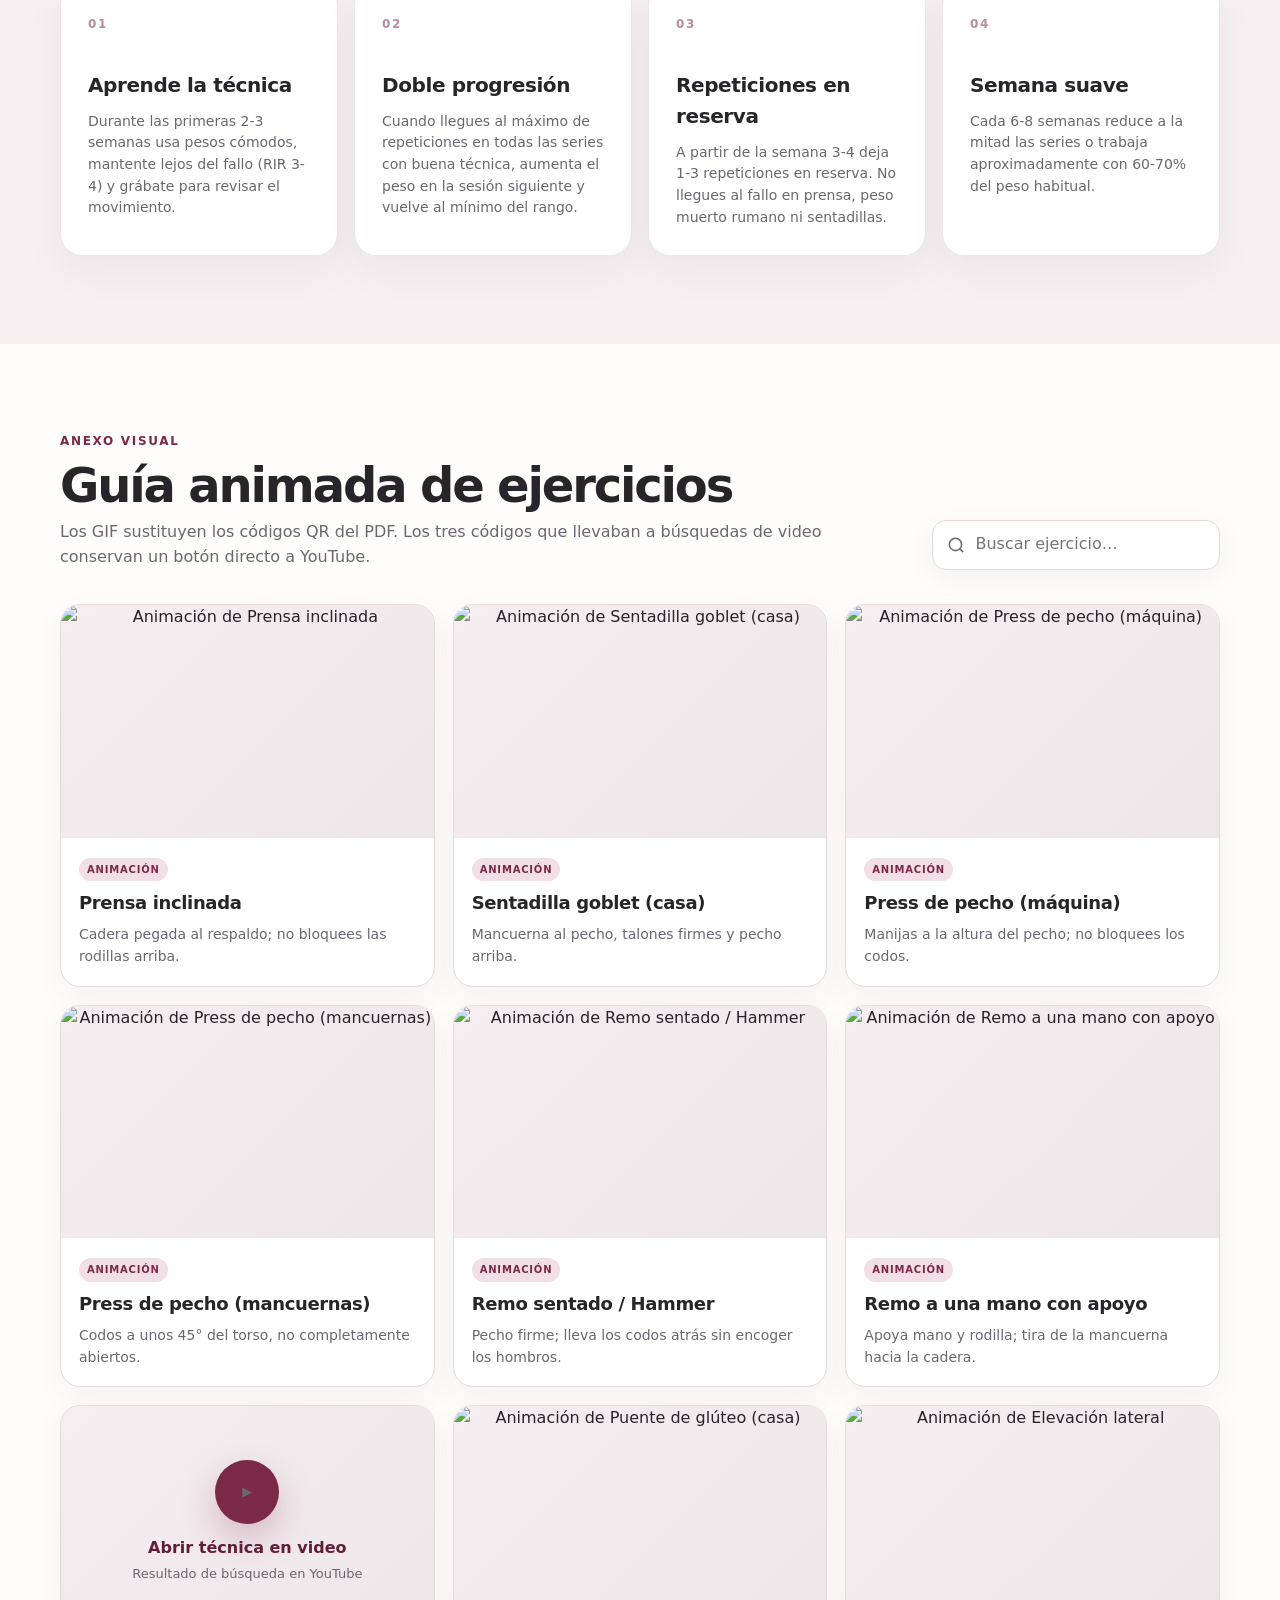
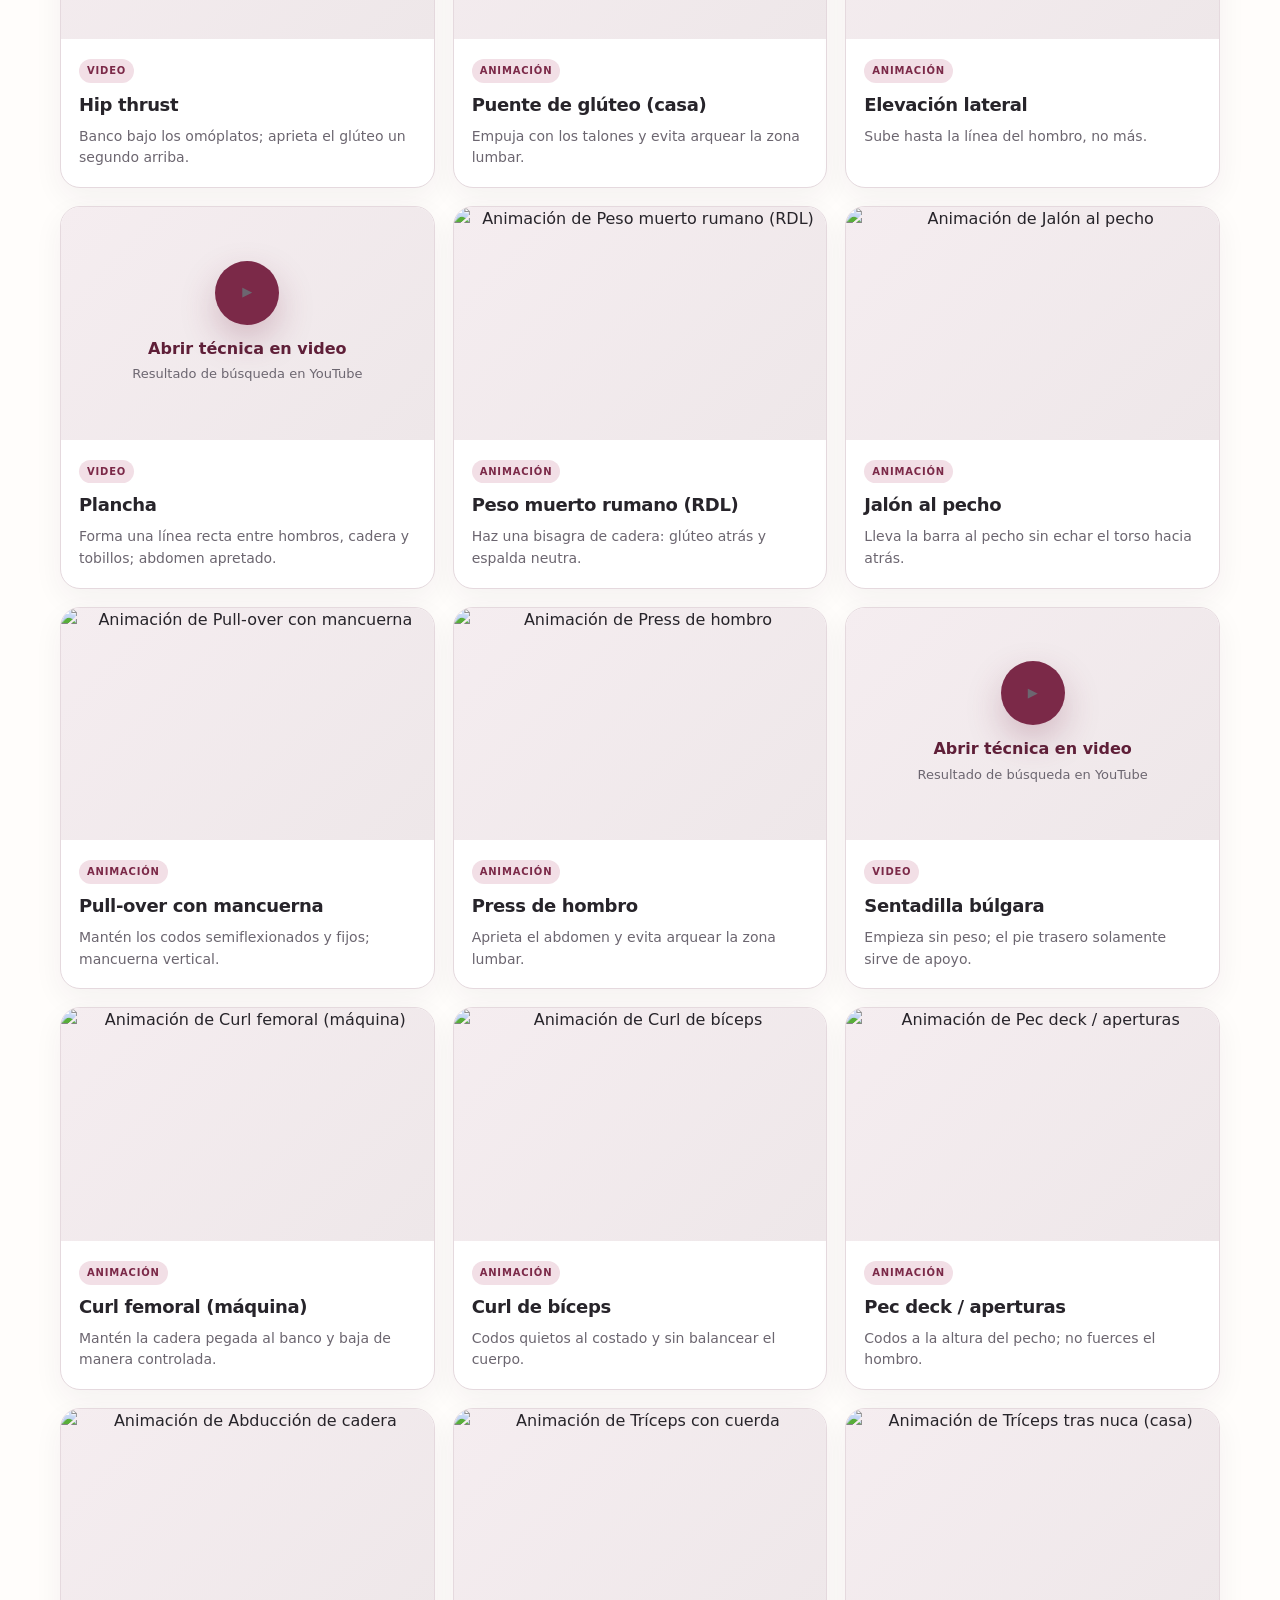
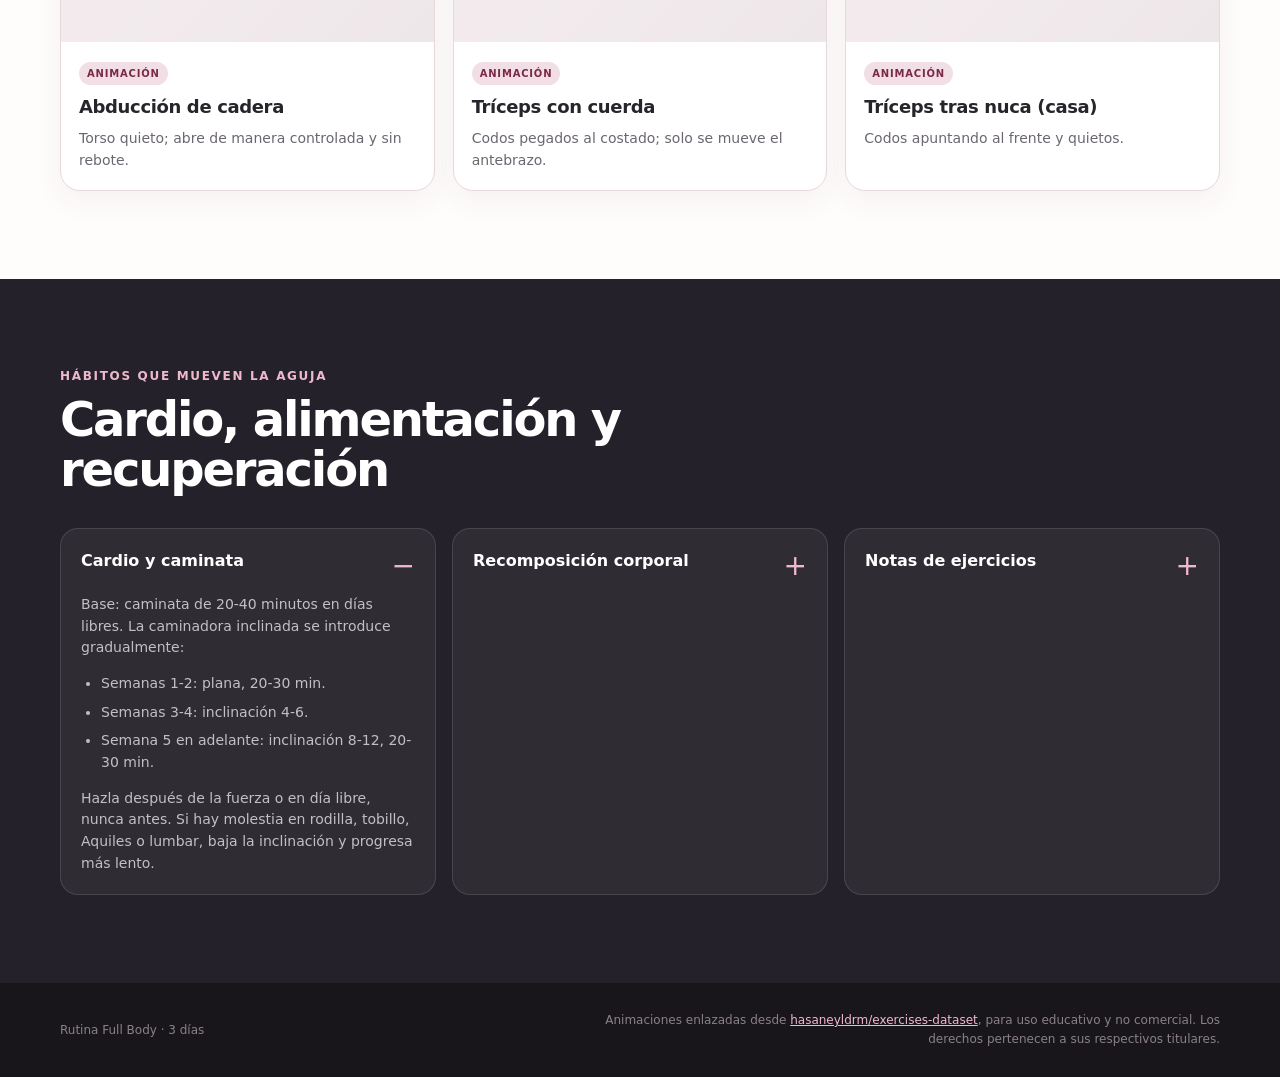
==== commit d68ca12f: "Fija arriba el switch de lugar y el porcentaje de avance Mueve el selector Gimnasio/Casa y el progre" ====
--- a/index.html
+++ b/index.html
@@ -64,27 +64,25 @@
 
   <main>
     <section id="rutina" class="section shell">
-      <div class="section-heading section-heading--split">
-        <div>
-          <p class="eyebrow">Tu semana de entrenamiento</p>
-          <h2>Rutina completa</h2>
-          <p>Marca cada ejercicio al terminarlo y toca «Ver» para revisar la técnica. El progreso se guarda solamente en este navegador.</p>
-        </div>
-        <div class="routine-tools">
-          <div class="segmented" role="group" aria-label="Lugar de entrenamiento">
-            <button class="segmented__button is-active" type="button" data-environment="gym" aria-pressed="true">Gimnasio</button>
-            <button class="segmented__button" type="button" data-environment="home" aria-pressed="false">Casa</button>
-          </div>
-          <button id="resetProgress" class="button button--small button--subtle" type="button">Reiniciar semana</button>
-        </div>
-      </div>
-
-      <div class="progress-panel" aria-live="polite">
-        <div>
-          <span id="progressText">0 de 18 ejercicios</span>
-          <strong id="progressPercent">0%</strong>
-        </div>
-        <div class="progress-track" aria-hidden="true"><span id="progressBar"></span></div>
+      <div class="section-heading">
+        <p class="eyebrow">Tu semana de entrenamiento</p>
+        <h2>Rutina completa</h2>
+        <p>Marca cada ejercicio al terminarlo y toca «Ver» para revisar la técnica. El progreso se guarda solamente en este navegador.</p>
+      </div>
+
+      <div class="routine-sticky">
+        <div class="segmented" role="group" aria-label="Lugar de entrenamiento">
+          <button class="segmented__button is-active" type="button" data-environment="gym" aria-pressed="true">Gimnasio</button>
+          <button class="segmented__button" type="button" data-environment="home" aria-pressed="false">Casa</button>
+        </div>
+        <div class="routine-sticky__progress" aria-live="polite">
+          <div class="routine-sticky__meta">
+            <span id="progressText">0 de 18 ejercicios</span>
+            <strong id="progressPercent">0%</strong>
+          </div>
+          <div class="progress-track" aria-hidden="true"><span id="progressBar"></span></div>
+        </div>
+        <button id="resetProgress" class="button button--small button--subtle" type="button">Reiniciar</button>
       </div>
 
       <div id="routineDays" class="routine-days"></div>
--- a/styles.css
+++ b/styles.css
@@ -180,6 +180,28 @@
 .progress-panel strong { color: var(--brand); font-size: 22px; }
 .progress-track { height: 10px; overflow: hidden; border-radius: 999px; background: #eee7ea; }
 .progress-track span { display: block; width: 0; height: 100%; border-radius: inherit; background: linear-gradient(90deg, var(--brand), #bd6887); transition: width .28s ease; }
+.routine-sticky {
+  position: sticky;
+  top: 0;
+  z-index: 30;
+  display: grid;
+  grid-template-columns: auto minmax(0, 1fr) auto;
+  align-items: center;
+  gap: 18px;
+  margin-bottom: 24px;
+  padding: 12px 16px;
+  border: 1px solid var(--line);
+  border-radius: 16px;
+  background: rgba(255, 253, 251, .9);
+  -webkit-backdrop-filter: blur(12px);
+  backdrop-filter: blur(12px);
+  box-shadow: 0 12px 30px rgba(56, 32, 44, .13);
+}
+.routine-sticky__progress { display: flex; flex-direction: column; gap: 7px; min-width: 0; }
+.routine-sticky__meta { display: flex; align-items: baseline; justify-content: space-between; gap: 12px; }
+.routine-sticky__meta span { min-width: 0; overflow: hidden; color: var(--muted); font-size: 13px; white-space: nowrap; text-overflow: ellipsis; }
+.routine-sticky__meta strong { color: var(--brand); font-size: 20px; letter-spacing: -.02em; }
+.routine-sticky #resetProgress { white-space: nowrap; }
 .routine-days { display: grid; gap: 22px; }
 .day-card {
   overflow: hidden;
@@ -395,6 +417,16 @@
   .summary-card strong { font-size: 25px; }
   .section { padding-block: 64px; }
   .progress-panel { grid-template-columns: 1fr; gap: 12px; }
+  .routine-sticky {
+    grid-template-columns: 1fr auto;
+    grid-template-areas: "seg reset" "prog prog";
+    gap: 10px 12px;
+    padding: 10px 12px;
+  }
+  .routine-sticky .segmented { grid-area: seg; width: 100%; }
+  .routine-sticky .segmented__button { flex: 1; }
+  .routine-sticky #resetProgress { grid-area: reset; }
+  .routine-sticky__progress { grid-area: prog; }
   .day-card__header { align-items: flex-start; flex-direction: column; }
   .exercise-table, .exercise-table tbody, .exercise-table tr, .exercise-table td { display: block; width: 100%; }
   .exercise-table thead { display: none; }
